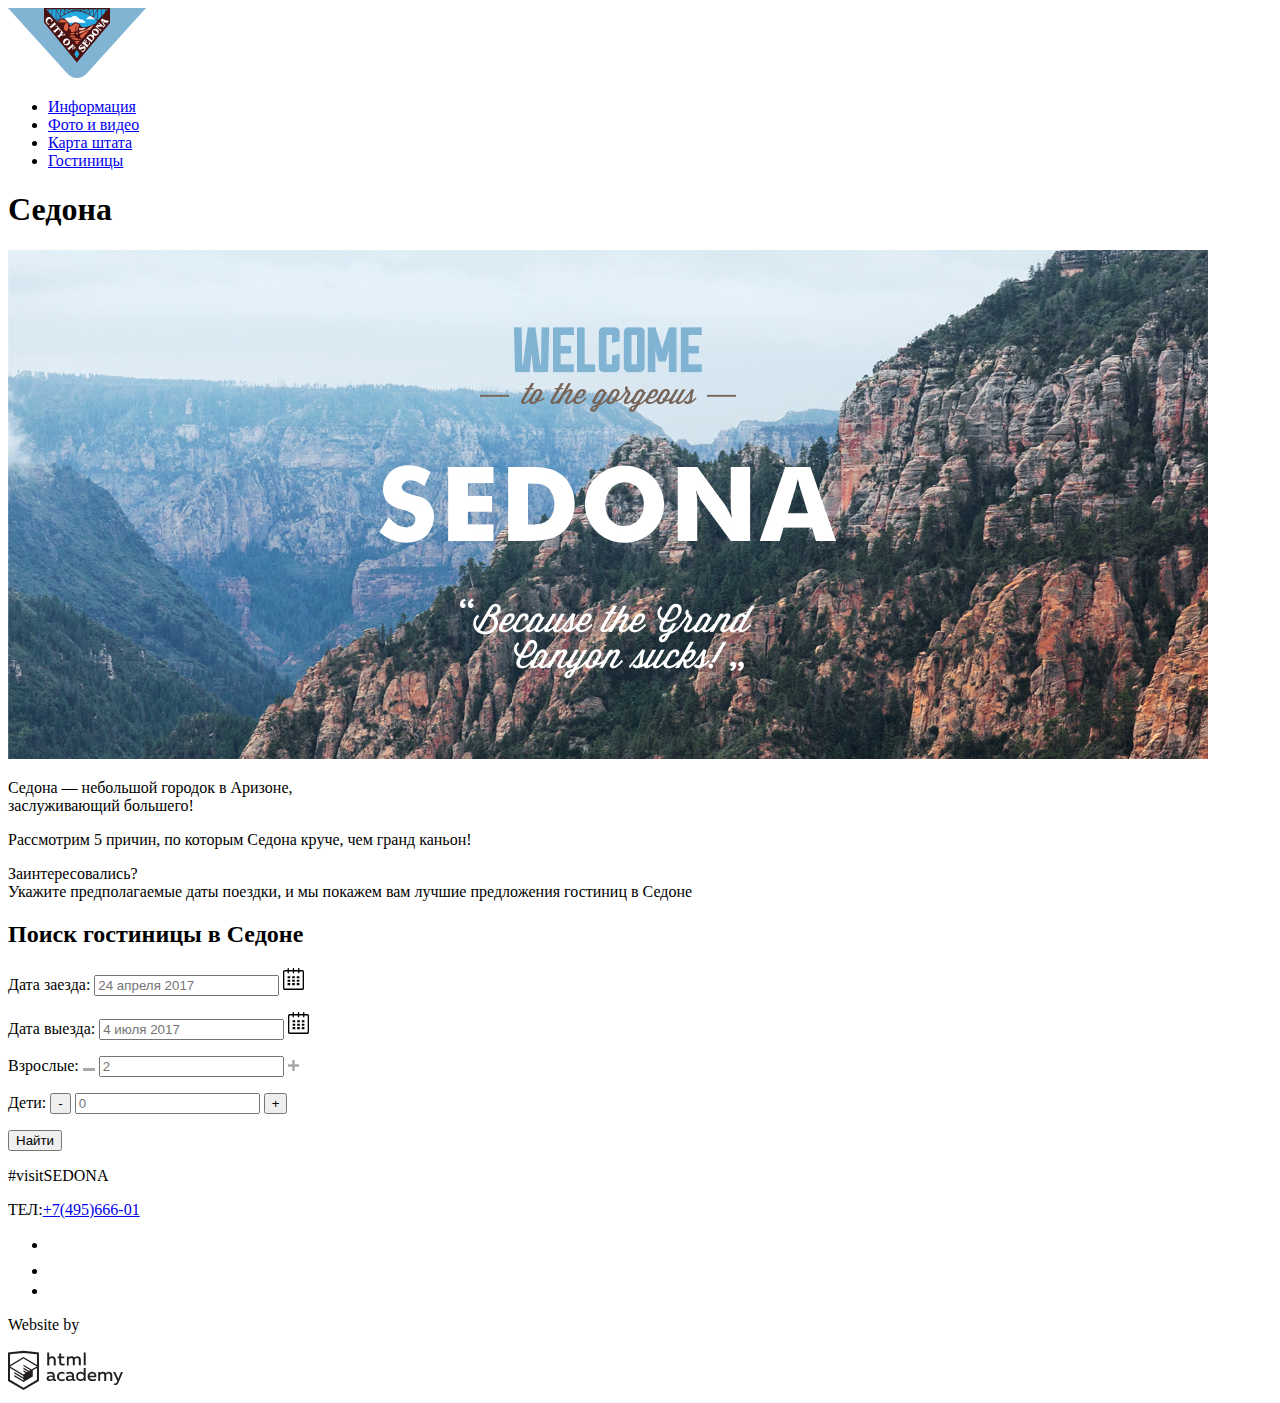
==== index.html @ ae930151 "добавила форму" ====
<!DOCTYPE html>
<html lang="ru">
<head>
    <meta charset="utf-8">
    <title>Седона</title>
</head>
<body>
    <header>
        <nav>
            <a>
                <img src="img/index-logo.svg" alt="Логотип городка Седона">
            </a>
            <ul>
                <li><a href="info.html">Информация</a></li>
                <li><a href="photo-video.html">Фото и видео</a></li>
                <li><a href="map.html">Карта штата</a></li>
                <li><a href="catalog.html">Гостиницы</a></li>
            </ul>
        </nav>
    </header>

    <main>
        <h1 class="visually-hidden">Седона</h1>
        <img src="img/sedona-main.jpg" width=1200 height=509 alt="Добро пожаловать в Седона!Красивый вид на скалистый каньон">
        <p>Седона — небольшой городок в Аризоне,<br> заслуживающий большего!</p>
        <p>Рассмотрим 5 причин, по которым Седона круче, чем гранд каньон!</p>
        <p>Заинтересовались?<br>Укажите предполагаемые даты поездки, и мы покажем вам лучшие предложения гостиниц в Седоне</p>
        <section>
            <h2>Поиск гостиницы в Седоне</h2>
            <form action="https://echo.htmlacademy.ru" method="post">
                <p>
                    <label for="date-check-in">Дата заезда:</label>
                    <input id="date-check-in" type="text" name="date" placeholder="24 апреля 2017">
                    <img src="img/calendar.svg" width=21 height=22.04 alt="Выбор даты">
                </p>
                <p>
                    <label for="date-check-out">Дата выезда:</label>
                    <input id="date-check-out" type="text" name="date" placeholder="4 июля 2017">
                    <img src="img/calendar.svg" width=21 height=22.04 alt="Выбор даты">
                </p>
                <p>
                    <label for="adults">Взрослые:</label>
                    <img src="img/minus.svg" width=12 height=3>
                    <input id="adults" type="text" name="date" placeholder="2">
                    <img src="img/plus.svg" width=11 height=11>
                </p>
                <p>
                    <label for="children">Дети:</label>
                    <button type="button">-</button>
                    <input id="children" type="text" name="date" placeholder="0">
                    <button type="button">+</button>
                </p>
                <button type="submit">Найти</button>
            </form>
        </section>

        <footer>
            <div>
                <p>#visitSEDONA</p>
                <p>ТЕЛ:<a href="tel:749566601">+7(495)666-01</a></p>
            </div>
            <div>
                <ul>
                    <li><img src="img/twitter.svg" alt="Логотип Twitter"><a href="twitter.html"></a></li>
                    <li><img src="img/fb-icon.svg" alt="Логотип Facebook"><a href="facebook.html"></a></li>
                    <li><img src="img/youtube.svg" alt="Логотип Youtube"><a href="youtube.html"></a></li>
                </ul>
            </div>
            <div>
                <p>Website by</p>
                <a href="https://htmlacademy.ru/intensive/htmlcss"><img src="img/logo-htmlacademy.svg" width=115 height=41 alt="Логотип HTML-Академии"></a>
            </div>
        </footer>

    </main>
</body>
</html>
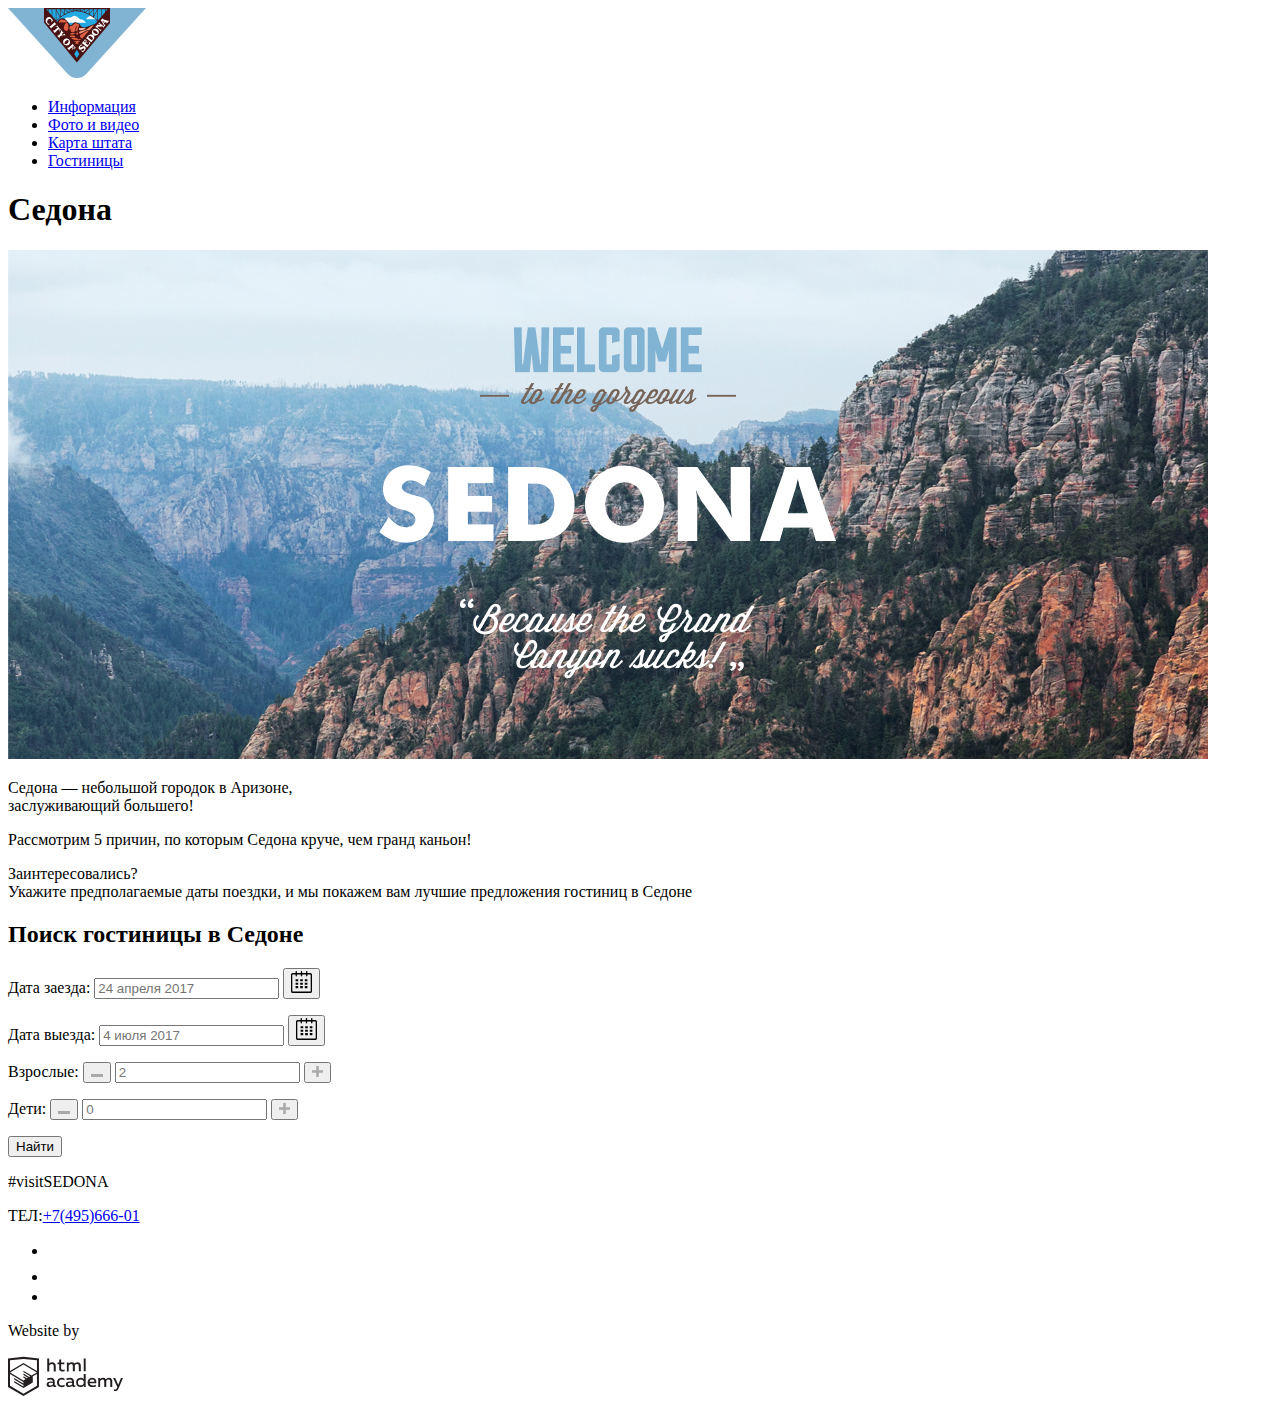
==== commit 60841c4a: "Исправила кнопки и ссылки на соц сети" ====
--- a/index.html
+++ b/index.html
@@ -31,24 +31,24 @@
                 <p>
                     <label for="date-check-in">Дата заезда:</label>
                     <input id="date-check-in" type="text" name="date" placeholder="24 апреля 2017">
-                    <img src="img/calendar.svg" width=21 height=22.04 alt="Выбор даты">
+                    <button type="button"><img src="img/calendar.svg" alt="Календарь"></button>
                 </p>
                 <p>
                     <label for="date-check-out">Дата выезда:</label>
                     <input id="date-check-out" type="text" name="date" placeholder="4 июля 2017">
-                    <img src="img/calendar.svg" width=21 height=22.04 alt="Выбор даты">
+                    <button type="button"><img src="img/calendar.svg" alt="Календарь"></button>
                 </p>
                 <p>
                     <label for="adults">Взрослые:</label>
-                    <img src="img/minus.svg" width=12 height=3>
+                    <button type="button"><img src="img/minus.svg" alt="Минус"></button>
                     <input id="adults" type="text" name="date" placeholder="2">
-                    <img src="img/plus.svg" width=11 height=11>
+                    <button type="button"><img src="img/plus.svg" alt="Плюс"></button>
                 </p>
                 <p>
                     <label for="children">Дети:</label>
-                    <button type="button">-</button>
+                    <button type="button"><img src="img/minus.svg" alt="Минус"></button>
                     <input id="children" type="text" name="date" placeholder="0">
-                    <button type="button">+</button>
+                    <button type="button"><img src="img/plus.svg" alt="Плюс"></button>
                 </p>
                 <button type="submit">Найти</button>
             </form>
@@ -61,9 +61,9 @@
             </div>
             <div>
                 <ul>
-                    <li><img src="img/twitter.svg" alt="Логотип Twitter"><a href="twitter.html"></a></li>
-                    <li><img src="img/fb-icon.svg" alt="Логотип Facebook"><a href="facebook.html"></a></li>
-                    <li><img src="img/youtube.svg" alt="Логотип Youtube"><a href="youtube.html"></a></li>
+                    <li><a href="twitter.html"><img src="img/twitter.svg" alt="Логотип Twitter"></a></li>
+                    <li><a href="facebook.html"><img src="img/fb-icon.svg" alt="Логотип Facebook"></a></li>
+                    <li><a href="youtube.html"><img src="img/youtube.svg" alt="Логотип Youtube"></a></li>
                 </ul>
             </div>
             <div>
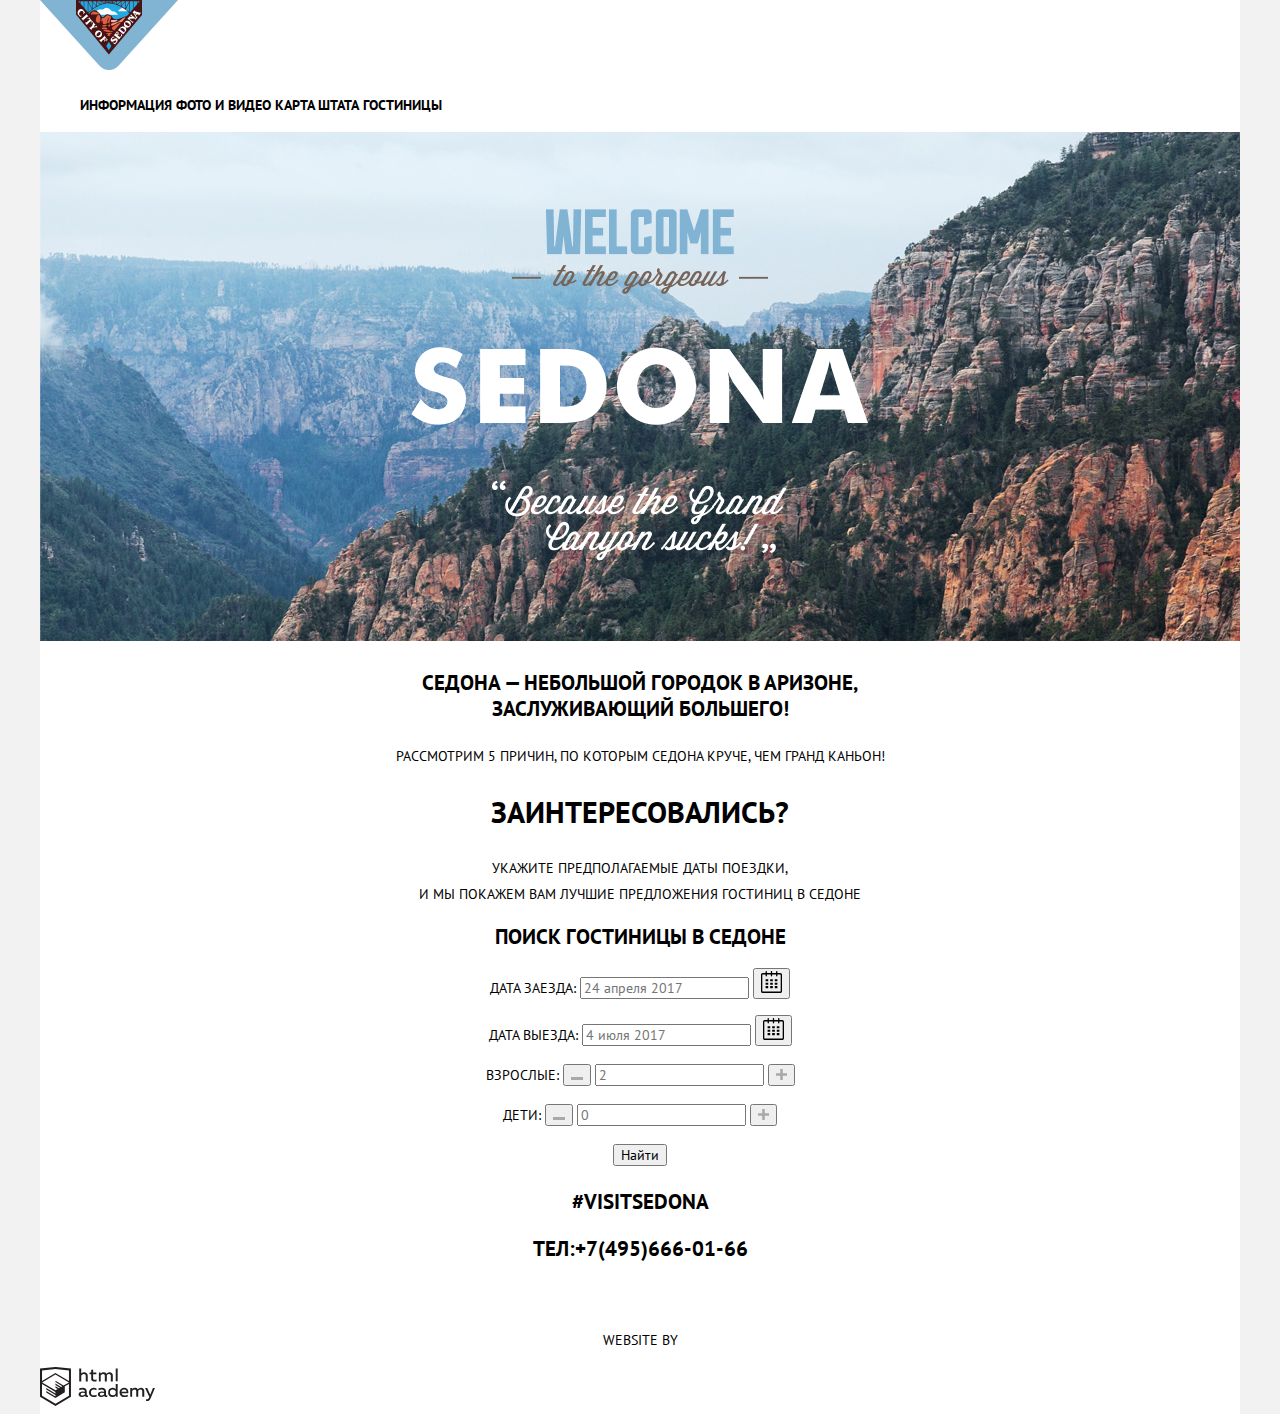
==== commit 07077b5c: "Начала писать стили" ====
--- a/index.html
+++ b/index.html
@@ -3,75 +3,82 @@
 <head>
     <meta charset="utf-8">
     <title>Седона</title>
+    <link rel="stylesheet" href="css/normalize.css">
+    <link href="https://fonts.googleapis.com/css2?family=PT+Sans&display=swap" rel="stylesheet">
+    <link rel="stylesheet" href="css/style.css">
 </head>
+
 <body>
-    <header>
-        <nav>
-            <a>
-                <img src="img/index-logo.svg" alt="Логотип городка Седона">
-            </a>
-            <ul>
-                <li><a href="info.html">Информация</a></li>
-                <li><a href="photo-video.html">Фото и видео</a></li>
-                <li><a href="map.html">Карта штата</a></li>
-                <li><a href="catalog.html">Гостиницы</a></li>
-            </ul>
-        </nav>
-    </header>
+    <div class="main-container">
+        <header>
+            <nav class="main-navigation">
+                <a>
+                    <img src="img/index-logo.svg" alt="Логотип городка Седона">
+                </a>
+                <ul class="site-navigation">
+                    <li><a href="info.html">Информация</a></li>
+                    <li><a href="photo-video.html">Фото и видео</a></li>
+                    <li><a href="map.html">Карта штата</a></li>
+                    <li><a href="catalog.html">Гостиницы</a></li>
+                </ul>
+            </nav>
+        </header>
 
-    <main>
-        <h1 class="visually-hidden">Седона</h1>
-        <img src="img/sedona-main.jpg" width=1200 height=509 alt="Добро пожаловать в Седона!Красивый вид на скалистый каньон">
-        <p>Седона — небольшой городок в Аризоне,<br> заслуживающий большего!</p>
-        <p>Рассмотрим 5 причин, по которым Седона круче, чем гранд каньон!</p>
-        <p>Заинтересовались?<br>Укажите предполагаемые даты поездки, и мы покажем вам лучшие предложения гостиниц в Седоне</p>
-        <section>
-            <h2>Поиск гостиницы в Седоне</h2>
-            <form action="https://echo.htmlacademy.ru" method="post">
-                <p>
-                    <label for="date-check-in">Дата заезда:</label>
-                    <input id="date-check-in" type="text" name="date" placeholder="24 апреля 2017">
-                    <button type="button"><img src="img/calendar.svg" alt="Календарь"></button>
-                </p>
-                <p>
-                    <label for="date-check-out">Дата выезда:</label>
-                    <input id="date-check-out" type="text" name="date" placeholder="4 июля 2017">
-                    <button type="button"><img src="img/calendar.svg" alt="Календарь"></button>
-                </p>
-                <p>
-                    <label for="adults">Взрослые:</label>
-                    <button type="button"><img src="img/minus.svg" alt="Минус"></button>
-                    <input id="adults" type="text" name="date" placeholder="2">
-                    <button type="button"><img src="img/plus.svg" alt="Плюс"></button>
-                </p>
-                <p>
-                    <label for="children">Дети:</label>
-                    <button type="button"><img src="img/minus.svg" alt="Минус"></button>
-                    <input id="children" type="text" name="date" placeholder="0">
-                    <button type="button"><img src="img/plus.svg" alt="Плюс"></button>
-                </p>
-                <button type="submit">Найти</button>
-            </form>
-        </section>
+        <main>
+            <h1 class="visually-hidden">Седона</h1>
+            <img src="img/sedona-main.jpg" width=1200 height=509 alt="Добро пожаловать в Седона!Красивый вид на скалистый каньон">
+            <p class="sedona-main-bold">Седона — небольшой городок в Аризоне,<br> заслуживающий большего!</p>
+            <p>Рассмотрим 5 причин, по которым Седона круче, чем гранд каньон!</p>
+            <p class="sedona-main-interest">Заинтересовались?</p>
+            <p>Укажите предполагаемые даты поездки,<br> и мы покажем вам лучшие предложения гостиниц в Седоне</p>
+            <section class="form-search">
+                <h2>Поиск гостиницы в Седоне</h2>
+                <form action="https://echo.htmlacademy.ru" method="post">
+                    <p>
+                        <label for="date-check-in">Дата заезда:</label>
+                        <input id="date-check-in" type="text" name="date" placeholder="24 апреля 2017">
+                        <button type="button"><img src="img/calendar.svg" alt="Календарь"></button>
+                    </p>
+                    <p>
+                        <label for="date-check-out">Дата выезда:</label>
+                        <input id="date-check-out" type="text" name="date" placeholder="4 июля 2017">
+                        <button type="button"><img src="img/calendar.svg" alt="Календарь"></button>
+                    </p>
+                    <p>
+                        <label for="adults">Взрослые:</label>
+                        <button type="button"><img src="img/minus.svg" alt="Минус"></button>
+                        <input id="adults" type="text" name="date" placeholder="2">
+                        <button type="button"><img src="img/plus.svg" alt="Плюс"></button>
+                    </p>
+                    <p>
+                        <label for="children">Дети:</label>
+                        <button type="button"><img src="img/minus.svg" alt="Минус"></button>
+                        <input id="children" type="text" name="date" placeholder="0">
+                        <button type="button"><img src="img/plus.svg" alt="Плюс"></button>
+                    </p>
+                    <button type="submit">Найти</button>
+                </form>
+            </section>
 
-        <footer>
-            <div>
-                <p>#visitSEDONA</p>
-                <p>ТЕЛ:<a href="tel:749566601">+7(495)666-01</a></p>
-            </div>
-            <div>
-                <ul>
-                    <li><a href="twitter.html"><img src="img/twitter.svg" alt="Логотип Twitter"></a></li>
-                    <li><a href="facebook.html"><img src="img/fb-icon.svg" alt="Логотип Facebook"></a></li>
-                    <li><a href="youtube.html"><img src="img/youtube.svg" alt="Логотип Youtube"></a></li>
-                </ul>
-            </div>
-            <div>
-                <p>Website by</p>
-                <a href="https://htmlacademy.ru/intensive/htmlcss"><img src="img/logo-htmlacademy.svg" width=115 height=41 alt="Логотип HTML-Академии"></a>
-            </div>
-        </footer>
+            <footer class="page-footer">
+                <div class="footer">
+                    <p>#visitSEDONA</p>
+                    <p>ТЕЛ:<a href="tel:74956660166">+7(495)666-01-66</a></p>
+                </div>
+                <div>
+                    <ul>
+                        <li><a href="twitter.html"><img src="img/twitter.svg" alt="Логотип Twitter"></a></li>
+                        <li><a href="facebook.html"><img src="img/fb-icon.svg" alt="Логотип Facebook"></a></li>
+                        <li><a href="youtube.html"><img src="img/youtube.svg" alt="Логотип Youtube"></a></li>
+                    </ul>
+                </div>
+                <div>
+                    <p>Website by</p>
+                    <a href="https://htmlacademy.ru/intensive/htmlcss"><img src="img/logo-htmlacademy.svg" width=115 height=41 alt="Логотип HTML-Академии"></a>
+                </div>
+            </footer>
 
-    </main>
+        </main>
+    </div>
 </body>
 </html>
--- a/css/style.css
+++ b/css/style.css
@@ -0,0 +1,172 @@
+:root {
+	--basic-black: #000000;
+	--basic-default-blue: #81B3D2;
+	--basic-hover-blue:#669EC0;
+	--basic-push-blue: #5496BD;
+	--basic-default-brown: #766357;
+	--basic-hover-brown: #604E43;
+	--basic-push-brown: #503E33;
+	--basic-default-grey: #f2f2f2;
+	--basic-hover-grey: #EBEBEB;
+	--basic-background-grey: #EEEEEE;
+	--basic-white: #ffffff;
+	--basic-map-white: rgba(255, 255, 255, 0.9);
+	--basic-raiting-grey: #666666;
+}
+
+/*Global*/
+
+body {
+	margin: 0;
+	padding: 0;
+	font-family: "PT Sans", sans-serif;
+	font-size: 14px;
+	line-height: 26px;
+	color: var(--basic-black);
+	text-transform: uppercase;
+	background-color: var(--basic-default-grey);
+}
+
+.main-container {
+	width: 1200px;
+	margin: 0 auto;
+	background-color: var(--basic-white);
+}
+
+a {
+	text-decoration: none;
+}
+
+img {
+	max-width: 100%;
+	height: auto;
+}
+
+/* Main navigation */
+
+.main-navigation {
+	font-weight: bold;
+}
+
+.site-navigation {
+	list-style: none;
+}
+
+.site-navigation-current a:not([href]) {
+	color: var(--basic-default-brown);
+}
+
+.site-navigation a:link {
+	color: var(--basic-black);
+}
+
+.site-navigation a:hover,
+.site-navigation a:focus {
+	color: var(--basic-default-blue);
+}
+
+.site-navigation a:active {
+	opacity: 0.3;
+}
+
+ul li {
+	display: inline-block;
+}
+
+/*Main index*/
+
+main p {
+	text-align: center;
+}
+
+.sedona-main-bold {
+	font-size: 21px;
+	font-weight: bold;
+}
+
+.sedona-main-interest {
+	font-size: 30px;
+	font-weight: bold;
+}
+
+.visually-hidden {
+	display: none;
+}
+
+/*Search form*/
+
+.form-search {
+	text-align: center;
+}
+
+section h2 {
+	text-align: center;
+	font-size: 21px;
+}
+
+/*Main catalog*/
+
+.hotel {
+
+}
+
+.hotel-image-container {
+
+}
+
+.hotel-image {
+
+}
+
+.hotel-container-left {
+
+}
+
+.hotel-name {
+	font-size: 21px;
+}
+
+.hotel-info-text,
+.hotel-link-text,
+.hotel-raiting-text {
+	line-height: 21px;
+}
+
+.hotel-link-text {
+	color: var(--basic-white);
+	font-weight: bold;
+	background-color: var(--basic-default-blue);
+}
+
+.hotel-link-text-brown {
+	background-color: var(--basic-default-brown);
+}
+
+.hotel-raiting-container {
+
+}
+
+.hotel-raiting-image {
+
+}
+
+.hotel-image-stars {
+
+}
+
+.hotel-raiting-text {
+	color: var(--basic-raiting-grey);
+}
+
+/*Main footer*/
+
+.footer {
+	font-weight: bold;
+	font-size: 21px;
+	text-align: center;
+}
+
+.page-footer p a {
+	color: var(--basic-black);
+}
+
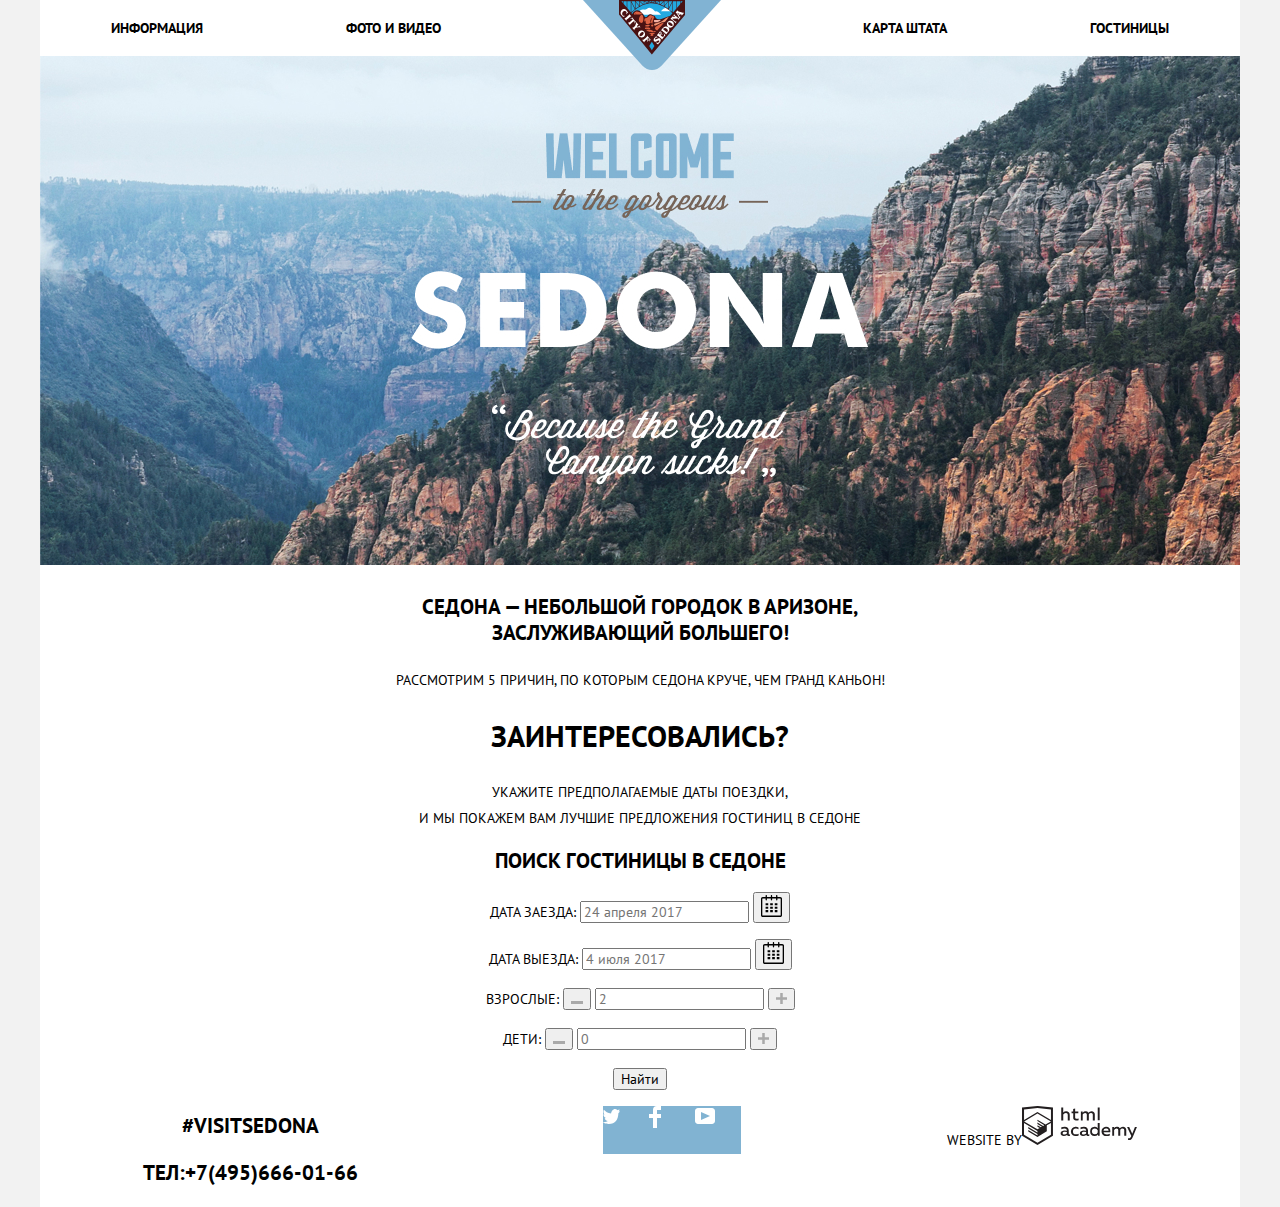
==== commit 12bfbe21: "флексы для хэдера и футера" ====
--- a/index.html
+++ b/index.html
@@ -1,25 +1,27 @@
 <!DOCTYPE html>
-<html lang="ru">
+<html class="page" lang="ru">
 <head>
     <meta charset="utf-8">
     <title>Седона</title>
+    <link href="https://fonts.googleapis.com/css2?family=PT+Sans&display=swap" rel="stylesheet">
     <link rel="stylesheet" href="css/normalize.css">
-    <link href="https://fonts.googleapis.com/css2?family=PT+Sans&display=swap" rel="stylesheet">
     <link rel="stylesheet" href="css/style.css">
 </head>
 
-<body>
+<body class="page-body">
     <div class="main-container">
-        <header>
+        <header class="main-header">
             <nav class="main-navigation">
-                <a>
-                    <img src="img/index-logo.svg" alt="Логотип городка Седона">
-                </a>
                 <ul class="site-navigation">
-                    <li><a href="info.html">Информация</a></li>
-                    <li><a href="photo-video.html">Фото и видео</a></li>
-                    <li><a href="map.html">Карта штата</a></li>
-                    <li><a href="catalog.html">Гостиницы</a></li>
+                    <li><a class="site-navigation-item" href="info.html">Информация</a></li>
+                    <li><a class="site-navigation-item" href="photo-video.html">Фото и видео</a></li>
+                    <li>
+                        <a>
+                            <img class="site-navigation-logo" src="img/index-logo.svg" alt="Логотип городка Седона">
+                        </a>
+                    </li>
+                    <li><a class="site-navigation-item" href="map.html">Карта штата</a></li>
+                    <li><a class="site-navigation-item" href="catalog.html">Гостиницы</a></li>
                 </ul>
             </nav>
         </header>
@@ -65,20 +67,19 @@
                     <p>#visitSEDONA</p>
                     <p>ТЕЛ:<a href="tel:74956660166">+7(495)666-01-66</a></p>
                 </div>
-                <div>
-                    <ul>
+                <div class="container-social-media">
+                    <ul class="list-social-media">
                         <li><a href="twitter.html"><img src="img/twitter.svg" alt="Логотип Twitter"></a></li>
                         <li><a href="facebook.html"><img src="img/fb-icon.svg" alt="Логотип Facebook"></a></li>
                         <li><a href="youtube.html"><img src="img/youtube.svg" alt="Логотип Youtube"></a></li>
                     </ul>
                 </div>
                 <div>
-                    <p>Website by</p>
-                    <a href="https://htmlacademy.ru/intensive/htmlcss"><img src="img/logo-htmlacademy.svg" width=115 height=41 alt="Логотип HTML-Академии"></a>
+                    <p><span>Website by</span><a href="https://htmlacademy.ru/intensive/htmlcss"><img src="img/logo-htmlacademy.svg" width=115 height=41 alt="Логотип HTML-Академии"></a></p>
                 </div>
             </footer>
 
         </main>
     </div>
 </body>
-</html>
+</html>--- a/css/style.css
+++ b/css/style.css
@@ -14,6 +14,17 @@
 	--basic-raiting-grey: #666666;
 }
 
+.page {
+	height: 100%;
+}
+
+.page-body {
+  min-height: 100%;
+  display: grid;
+  grid-template-rows: min-content 1fr min-content;
+  align-content: start;
+}
+
 /*Global*/
 
 body {
@@ -50,27 +61,37 @@
 
 .site-navigation {
 	list-style: none;
+	display: flex;
+	justify-content: space-around;
+	width: 100%;
+	margin: 0;
+	padding: 0;
 }
 
 .site-navigation-current a:not([href]) {
 	color: var(--basic-default-brown);
 }
 
-.site-navigation a:link {
+.site-navigation-item {
 	color: var(--basic-black);
-}
-
-.site-navigation a:hover,
-.site-navigation a:focus {
+	line-height: 56px;
+}
+
+.site-navigation-logo {
+	margin-bottom: -14px;
+	height: 70px;
+	display: block;
+	position: relative;
+	z-index: 2;
+}
+
+.site-navigation-item:hover,
+.site-navigation-item:focus {
 	color: var(--basic-default-blue);
 }
 
-.site-navigation a:active {
+.site-navigation-item:active {
 	opacity: 0.3;
-}
-
-ul li {
-	display: inline-block;
 }
 
 /*Main index*/
@@ -166,7 +187,45 @@
 	text-align: center;
 }
 
+.page-footer {
+	display: flex;
+	flex-direction: row;
+	justify-content: space-around;
+	width: 100%;
+	margin: 0;
+	padding: 0;
+}
+
+.list-social-media {
+	list-style: none;
+	display: flex;
+	justify-content: space-between;
+}
+
+.container-social-media {
+	display: flex;
+	justify-content: space-between;
+	margin: 0;
+	padding: 0;
+}
+
+.container-social-media ul a {
+	background-color: var(--basic-default-blue);
+	width: 46px;
+	height: 48px;
+	display: block;
+}
+
 .page-footer p a {
 	color: var(--basic-black);
 }
 
+/*Catalog*/
+
+.page-main-catalog {
+	display: flex;
+	flex-direction: column;
+	margin: 0;
+	padding: 0;
+}
+
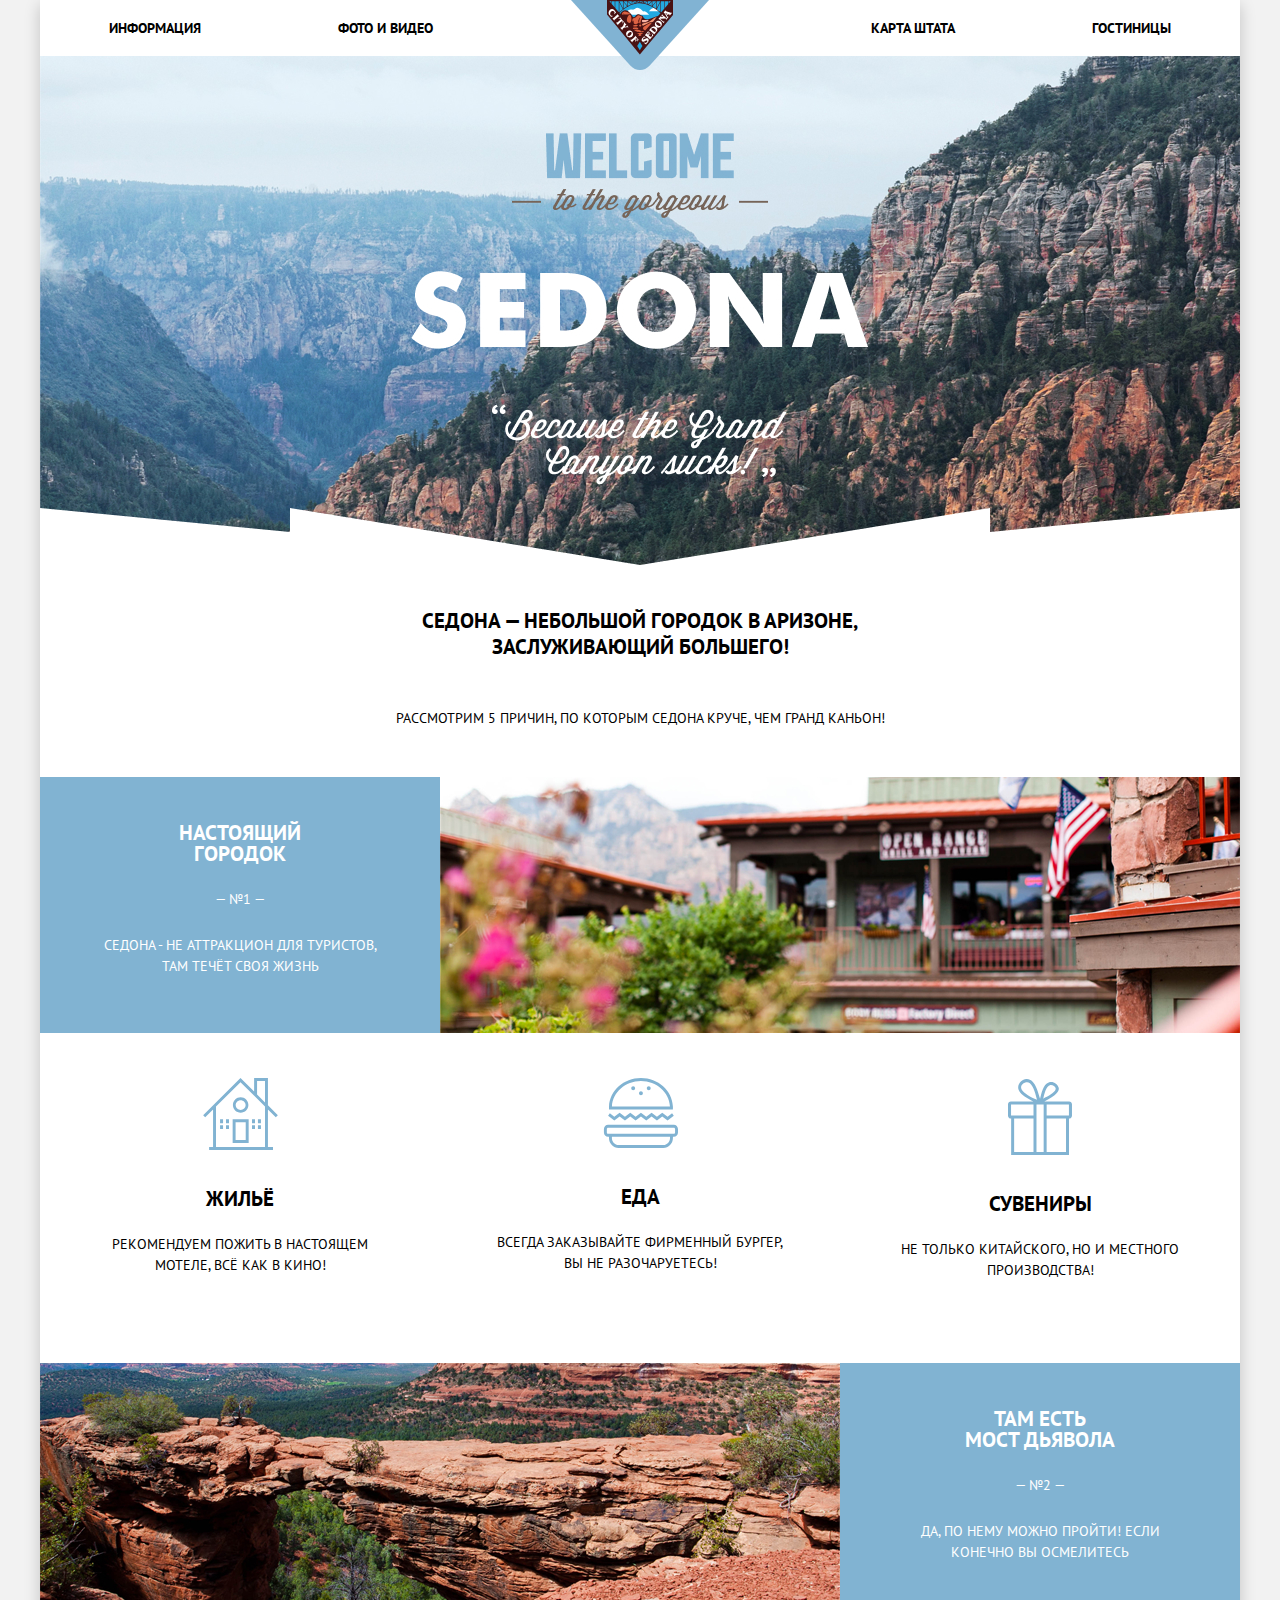
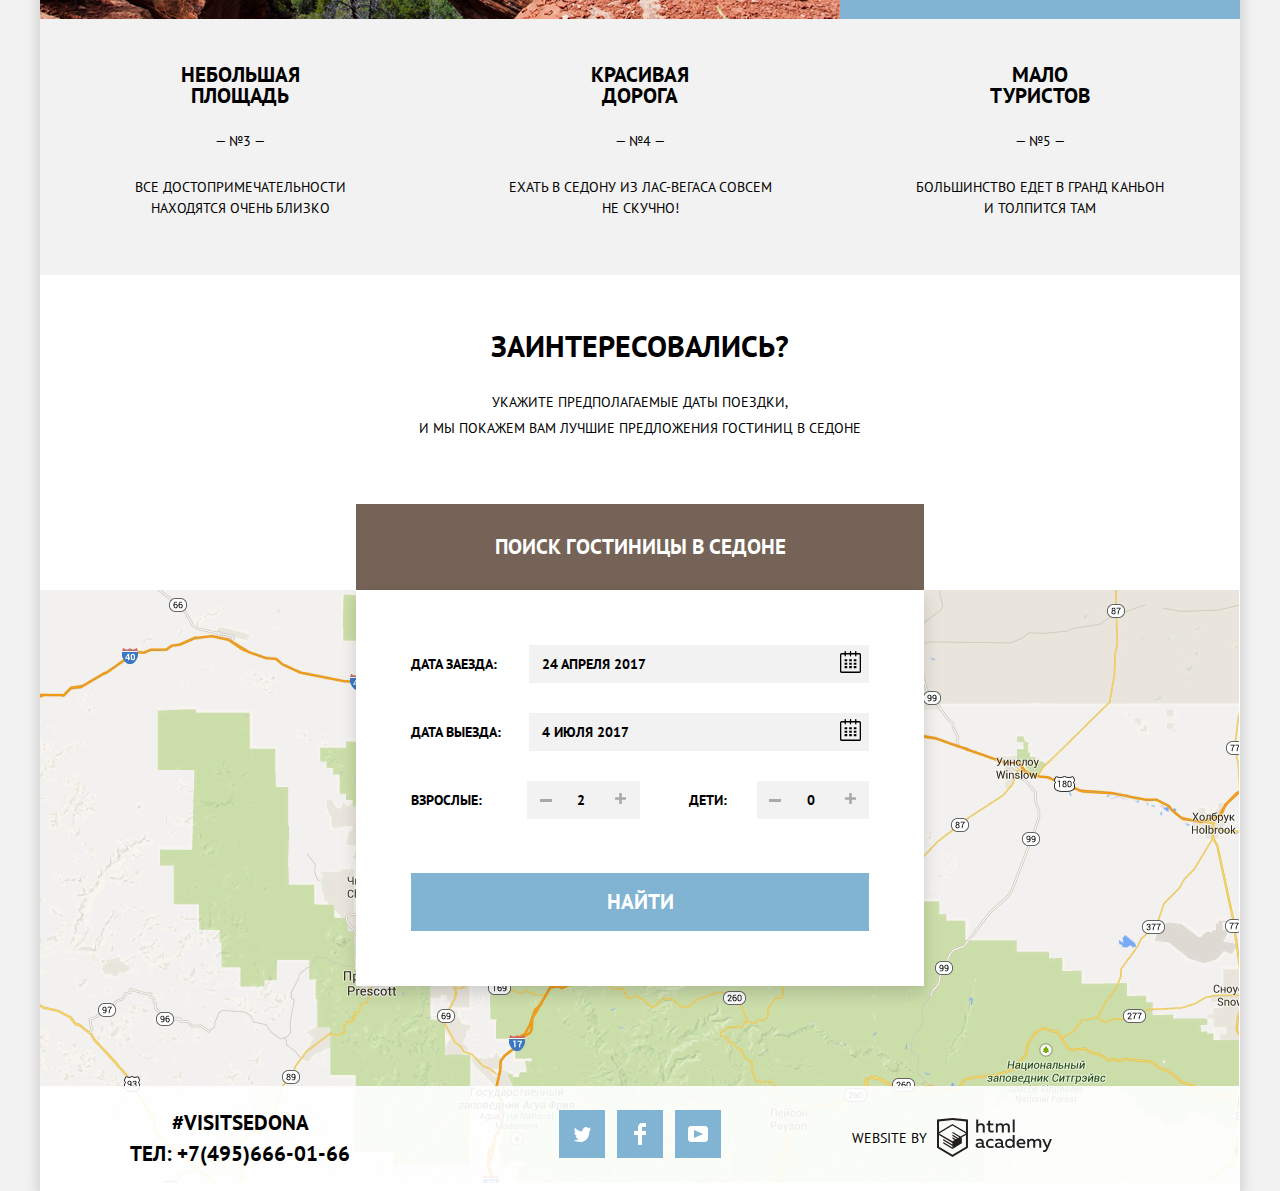
==== commit 24beff1c: "Проверка" ====
--- a/index.html
+++ b/index.html
@@ -12,14 +12,12 @@
     <div class="main-container">
         <header class="main-header">
             <nav class="main-navigation">
+                <a>
+                    <img class="site-navigation-logo" src="img/index-logo.svg" alt="Логотип городка Седона">
+                </a>
                 <ul class="site-navigation">
                     <li><a class="site-navigation-item" href="info.html">Информация</a></li>
                     <li><a class="site-navigation-item" href="photo-video.html">Фото и видео</a></li>
-                    <li>
-                        <a>
-                            <img class="site-navigation-logo" src="img/index-logo.svg" alt="Логотип городка Седона">
-                        </a>
-                    </li>
                     <li><a class="site-navigation-item" href="map.html">Карта штата</a></li>
                     <li><a class="site-navigation-item" href="catalog.html">Гостиницы</a></li>
                 </ul>
@@ -28,57 +26,127 @@
 
         <main>
             <h1 class="visually-hidden">Седона</h1>
-            <img src="img/sedona-main.jpg" width=1200 height=509 alt="Добро пожаловать в Седона!Красивый вид на скалистый каньон">
-            <p class="sedona-main-bold">Седона — небольшой городок в Аризоне,<br> заслуживающий большего!</p>
-            <p>Рассмотрим 5 причин, по которым Седона круче, чем гранд каньон!</p>
-            <p class="sedona-main-interest">Заинтересовались?</p>
-            <p>Укажите предполагаемые даты поездки,<br> и мы покажем вам лучшие предложения гостиниц в Седоне</p>
-            <section class="form-search">
-                <h2>Поиск гостиницы в Седоне</h2>
-                <form action="https://echo.htmlacademy.ru" method="post">
-                    <p>
-                        <label for="date-check-in">Дата заезда:</label>
-                        <input id="date-check-in" type="text" name="date" placeholder="24 апреля 2017">
-                        <button type="button"><img src="img/calendar.svg" alt="Календарь"></button>
-                    </p>
-                    <p>
-                        <label for="date-check-out">Дата выезда:</label>
-                        <input id="date-check-out" type="text" name="date" placeholder="4 июля 2017">
-                        <button type="button"><img src="img/calendar.svg" alt="Календарь"></button>
-                    </p>
-                    <p>
-                        <label for="adults">Взрослые:</label>
-                        <button type="button"><img src="img/minus.svg" alt="Минус"></button>
-                        <input id="adults" type="text" name="date" placeholder="2">
-                        <button type="button"><img src="img/plus.svg" alt="Плюс"></button>
-                    </p>
-                    <p>
-                        <label for="children">Дети:</label>
-                        <button type="button"><img src="img/minus.svg" alt="Минус"></button>
-                        <input id="children" type="text" name="date" placeholder="0">
-                        <button type="button"><img src="img/plus.svg" alt="Плюс"></button>
-                    </p>
-                    <button type="submit">Найти</button>
-                </form>
+            <div class="main-page-image">
+                <img src="img/sedona-main.jpg" width=1200 height=509 alt="Добро пожаловать в Седона!Красивый вид на скалистый каньон" />
+            </div>
+            <div class="welcome-text">
+                <p class="sedona-main-bold">Седона — небольшой городок в Аризоне,<br /> заслуживающий большего!</p>
+                <p>Рассмотрим 5 причин, по которым Седона круче, чем гранд каньон!</p>
+            </div>
+            <section>
+                <h2 class="visually-hidden">Преимущества</h2>
+                <ul class="advantage-list">
+                    <li class="advantage-item">
+                        <div class="advanatage-item-content">
+                            <h3>Настоящий<br />городок</h3>
+                            <p>— №1 —</p>
+                            <p>Седона - не аттракцион для туристов, там течёт своя жизнь</p>
+                        </div>
+                        <div class="advantage-item-image">
+                            <img src="img/advantage-image-1.jpg" alt="Вид города с деревянным зданием">
+                        </div>
+                    </li>
+                    <li class="white-background-flex">
+                        <div class="advanatage-item-content white-background">
+                            <img src="img/accomodation.svg" alt="Дом">
+                            <h3>Жильё</h3>
+                            <p>Рекомендуем пожить в настоящем мотеле, всё как в кино!</p>
+                        </div>
+                        <div class="advanatage-item-content white-background">
+                            <img src="img/food.svg" alt="Бургер">
+                            <h3>Еда</h3>
+                            <p>Всегда заказывайте фирменный бургер, вы не разочаруетесь!</p>
+                        </div>
+                        <div class="advanatage-item-content white-background">
+                            <img src="img/souvenirs.svg" alt="Подарочная коробка">
+                            <h3>Сувениры</h3>
+                            <p>Не только китайского, но и местного производства!</p>
+                        </div>
+                    </li>
+                    <li class="advantage-item">
+                        <div class="advantage-item-image">
+                            <img src="img/advantage-image-2.jpg" alt="Вид на скалистый каньон">
+                        </div>
+                        <div class="advanatage-item-content">
+                            <h3>Там есть<br /> мост дьявола</h3>
+                            <p>— №2 —</p>
+                            <p>Да, по нему можно пройти! Если конечно вы осмелитесь</p>
+                        </div>
+                    </li>
+                    <li class="grey-background-flex">
+                        <div class="advanatage-item-content grey-background">
+                            <h3>Небольшая<br />площадь</h3>
+                            <p>— №3 —</p>
+                            <p>все достопримечательности<br /> находятся очень близко</p>
+                        </div>
+                        <div class="advanatage-item-content grey-background">
+                            <h3>Красивая<br /> дорога</h3>
+                            <p>— №4 —</p>
+                            <p>ехать в седону из лас-вегаса совсем<br /> не скучно!</p>
+                        </div>
+                        <div class="advanatage-item-content grey-background">
+                            <h3>Мало<br /> туристов</h3>
+                            <p>— №5 —</p>
+                            <p>большинство едет в гранд каньон<br /> и толпится там</p>
+                        </div>
+                    </li>
+                </ul>
             </section>
 
+            <div class="before-search-form-text"><h2 class="sedona-main-interest">Заинтересовались?</h2>
+                <p>Укажите предполагаемые даты поездки,<br /> и мы покажем вам лучшие предложения гостиниц в Седоне</p>
+            </div>
+            <section class="map-and-search-form">
+                <h2 class="visually-hidden">Карта</h2>
+                <img src="img/map.png" width=1199 height=594 alt="карта города">
+                <section class="form-search">
+                    <div class="form-search-heading">
+                        <h2>Поиск гостиницы в Седоне</h2>
+                    </div>
+                    <div class="form-search-body">
+                        <form action="https://echo.htmlacademy.ru" method="post">
+                            <div class="table-row">
+                                <label for="date-check-in">Дата заезда:</label>
+                                <input id="date-check-in" type="text" name="date" value="24 апреля 2017">
+                                <button class="form-button form-button-calendar" type="button"><img src="img/calendar.svg" alt="Календарь"></button>
+                            </div>
+                            <div class="table-row">
+                                <label for="date-check-out">Дата выезда:</label>
+                                <input id="date-check-out" type="text" name="date" value="4 июля 2017">
+                                <button class="form-button form-button-calendar" type="button"><img src="img/calendar.svg" alt="Календарь"></button>
+                            </div>
+                            <div class="table-row">
+                                <label for="adults">Взрослые:</label>
+                                <button class="form-button form-button-minus" type="button"><img src="img/minus.svg" alt="Минус"></button>
+                                <input class="form-number-adults" id="adults" type="text" name="date" value="2">
+                                <button class="form-button form-button-plus" type="button"><img src="img/plus.svg" alt="Плюс"></button>
+                                <label class="children-align-right" for="children">Дети:</label>
+                                <button class="form-button form-button-minus" type="button"><img src="img/minus.svg" alt="Минус"></button>
+                                <input class="form-number-children" id="children" type="text" name="date" value="0">
+                                <button class="form-button form-button-plus" type="button"><img src="img/plus.svg" alt="Плюс"></button>
+                            </div>
+                            <button class="search-button" type="submit">Найти</button>
+                        </form>
+                    </div>
+                </section>
+            </section>
             <footer class="page-footer">
-                <div class="footer">
-                    <p>#visitSEDONA</p>
-                    <p>ТЕЛ:<a href="tel:74956660166">+7(495)666-01-66</a></p>
+                <div class="footer-contacts width33prc">
+                    <p>#visitSEDONA
+                        <br />ТЕЛ: <a href="tel:74956660166">+7(495)666-01-66</a>
+                    </p>
                 </div>
-                <div class="container-social-media">
+                <div class="container-social-media width33prc">
                     <ul class="list-social-media">
-                        <li><a href="twitter.html"><img src="img/twitter.svg" alt="Логотип Twitter"></a></li>
+                        <li><a href="twitter.html"><img src="img/twitter-icon.svg" alt="Логотип Twitter"></a></li>
                         <li><a href="facebook.html"><img src="img/fb-icon.svg" alt="Логотип Facebook"></a></li>
-                        <li><a href="youtube.html"><img src="img/youtube.svg" alt="Логотип Youtube"></a></li>
+                        <li><a href="youtube.html"><img src="img/youtube-icon.svg" alt="Логотип Youtube"></a></li>
                     </ul>
                 </div>
-                <div>
-                    <p><span>Website by</span><a href="https://htmlacademy.ru/intensive/htmlcss"><img src="img/logo-htmlacademy.svg" width=115 height=41 alt="Логотип HTML-Академии"></a></p>
+                <div class="width33prc">
+                    <div class="footer-copyrights"><span>Website by</span><a href="https://htmlacademy.ru/intensive/htmlcss"><img src="img/logo-htmlacademy.svg" width=115 height=41 alt="Логотип HTML-Академии"></a></div>
                 </div>
             </footer>
-
         </main>
     </div>
 </body>
--- a/css/style.css
+++ b/css/style.css
@@ -12,6 +12,8 @@
 	--basic-white: #ffffff;
 	--basic-map-white: rgba(255, 255, 255, 0.9);
 	--basic-raiting-grey: #666666;
+	--basic-grey-line: #E5E5E5;
+	--basic-asc-triangle: #CACACA;
 }
 
 .page {
@@ -23,6 +25,7 @@
   display: grid;
   grid-template-rows: min-content 1fr min-content;
   align-content: start;
+  position: relative;
 }
 
 /*Global*/
@@ -42,6 +45,8 @@
 	width: 1200px;
 	margin: 0 auto;
 	background-color: var(--basic-white);
+	position: relative;
+	box-shadow: 0px 5px 15px rgba(0, 1, 1, 0.2);
 }
 
 a {
@@ -68,6 +73,17 @@
 	padding: 0;
 }
 
+.site-navigation li:nth-child(2) {
+	margin-right: 150px;
+}
+
+
+.site-navigation li:nth-child(3) {
+	margin-left: 150px;
+}
+
+
+
 .site-navigation-current a:not([href]) {
 	color: var(--basic-default-brown);
 }
@@ -78,10 +94,14 @@
 }
 
 .site-navigation-logo {
-	margin-bottom: -14px;
+	margin: 0 auto;
 	height: 70px;
 	display: block;
-	position: relative;
+	position: absolute;
+	left: 0;
+	right: 0;
+	top: 0;
+	width: 138px;
 	z-index: 2;
 }
 
@@ -114,43 +134,475 @@
 	display: none;
 }
 
+.main-page-image {
+	position: relative;
+}
+
+.main-page-image:after {
+	content: "";
+	position: absolute;
+	left: 0;
+	right: 0;
+	bottom: 0;
+	background: url(../img/main-page-image-border.png);
+	height: 57px;
+}
+
+.main-page-image img {
+	display: block;
+}
+
+.welcome-text {
+	padding: 42.5px 0 1px;
+}
+
+.welcome-text p {
+	margin: 0 0 45px;
+}
+
+.advantage-list {
+	list-style-type: none;
+	margin: 0;
+	padding: 0;
+}
+
+.advantage-item {
+	color: var(--basic-white);
+	display: flex;
+}
+
+.advanatage-item-content {
+	background-color: var(--basic-default-blue);
+	width: 400px;
+	height: 256px;
+	padding-top: 45px;
+	box-sizing: border-box;
+}
+
+.advanatage-item-content h3 {
+	text-align: center;
+	margin: 0 0 25px;
+	font-weight: bold;
+	font-size: 21px;
+	line-height: 21px;
+}
+
+.advanatage-item-content p {
+	margin: 0 50px 25px;
+	line-height: 21px;
+}
+
+.advanatage-item-image {
+	flex-grow: 2;
+}
+
+.advantage-item-image img {
+	display: block;
+}
+
+.advanatage-item-content.white-background {
+	height: 330px;
+	background: white;
+	text-align: center;
+}
+
+
+.advanatage-item-content.white-background > img {
+	margin-bottom: 30px;
+}
+
+.white-background-flex {
+	display: flex;
+}
+
+.grey-background-flex {
+	display: flex;
+}
+
+.advanatage-item-content.grey-background {
+	height: 256px;
+	background-color: var(--basic-default-grey);
+	text-align: center;
+}
+
+.before-search-form-text {
+	padding: 58px 0 1px;
+	text-align: center;
+	height: 256px;
+}
+
+.before-search-form-text p {
+	margin: 0 0 30px;
+}
+
+.before-search-form-text h2 {
+	margin: 0 0 30px;
+}
+
 /*Search form*/
 
+section h2 {
+	text-align: center;
+	font-size: 21px;
+}
+
+.map-and-search-form {
+	position: relative;
+}
+
 .form-search {
-	text-align: center;
-}
-
-section h2 {
-	text-align: center;
+	position: absolute;
+	margin: 0 auto;
+	width: 568px;
+	left: 0;
+	top: -86px;
+	right: 0;
+	background: white;
+	text-align: center;
+}
+
+.form-search-heading {
+	height: 86px;
+	background: var(--basic-default-brown);
+}
+
+.form-search-heading h2 {
+	margin: 0;
+	text-align: center;
+	color: var(--basic-white);
+	line-height: 86px;
+}
+
+.form-search-body {
+	box-shadow: 0px 7px 15px rgba(0, 1, 1, 0.15);
+	padding: 55px;
+}
+
+.search-button {
+	width: 458px;
+	height: 58px;
+	background-color: var(--basic-default-blue);
+	border: 0;
 	font-size: 21px;
-}
+	line-height: 26px;
+	color: var(--basic-white);
+	text-transform: uppercase;
+	font-weight: bold;
+	margin-top: 54px;
+	display: block;
+}
+
+.table-row {
+	display: flex;
+	margin-bottom: 30px;
+}
+
+.table-row label {
+	font-weight: bold;
+	font-size: 14px;
+	text-transform: uppercase;
+	line-height: 38px;
+	width: 120px;
+	text-align: left;
+}
+
+.table-row input {
+	font-weight: bold;
+	font-size: 14px;
+	text-transform: uppercase;
+	width: 309px;
+	height: 38px;
+	background: var(--basic-default-grey);
+	border: 0;
+	text-indent: 13px;
+	padding: 0;
+	box-sizing: border-box;
+}
+
+.form-button {
+	width: 38px;
+	height: 38px;
+	border: 0;
+	background: var(--basic-default-grey);
+}
+
+.form-button-minus img {
+	vertical-align: middle;
+}
+
+.table-row input.form-number-adults {
+	width: 38px;
+}
+
+.table-row input.form-number-children {
+	width: 38px;
+}
+
+.table-row label.children-align-right {
+	text-align: right;
+	box-sizing: border-box;
+	padding-right: 30px;
+}
+
 
 /*Main catalog*/
 
-.hotel {
-
-}
+.catalog-filter-container {
+	background: url(../img/background-catalog.jpg);
+	width: 1200px;
+	height: 217px;
+	display: flex;
+	justify-content;
+	font-size: 14px;
+	line-height: 21px;
+	color: var(--basic-white);
+	padding-top: 26.5px;
+	box-sizing: border-box;
+
+}
+
+.infrastructure-accomodation-container {
+	width: 25%;
+	padding-left: 72px;
+	box-sizing: border-box;
+}
+
+.cost-per-day-container {
+	margin-left: auto;
+	margin-right: 73px;
+
+}
+
+.infrastructure-accomodation-container label {
+	display: block;
+	line-height: 23px;
+	margin-bottom: 23px;
+}
+
+.infrastructure-accomodation-container input[type=checkbox] {
+	display: none;
+}
+
+.infrastructure-accomodation-container input[type=checkbox] + span {
+	position: relative;
+	display: inline-block;
+}
+
+.infrastructure-accomodation-container input[type=checkbox] + span:before {
+	content: "";
+	display: inline-block;
+	width: 27px;
+	height: 23px;
+	background: url(../img/checkbox-off.svg) no-repeat 0 0;
+	line-height: 23px;
+	vertical-align: top;
+	margin-right: 16px;
+
+}
+
+.infrastructure-accomodation-container input[type=checkbox]:checked + span:before {
+	background-image: url(../img/checkbox-on.svg);
+}
+
+.catalog-filter-container h3 {
+	font-weight: bold;
+	font-size: 16px;
+	line-height: 21px;
+	color: var(--basic-white);
+	margin-top: 0;
+}
+
+.filter-price {
+	margin-bottom: 20px;
+	display: flex;
+	width: 317px;
+	height: 36px;
+	border: 2px solid var(--basic-white);
+	box-sizing: border-box;
+	border-radius: 2px;
+	padding: 5px; 
+	text-align: center;
+}
+
+.filter-price label {
+	border-right: 2px solid var(--basic-white);
+	width: 50%;
+}
+
+.filter-price input {
+	border: 0;
+	color: var(--basic-white);
+	background: transparent;
+	width: 50px;
+	margin-right: -30px;
+}
+
+.filter-price label:last-child {
+	border-right: 0;
+}
+
+.filter-price-button {
+	width: 137px;
+	height: 36px;
+	border: 2px solid var(--basic-white);
+	box-sizing: border-box;
+	border-radius: 2px;
+	background: transparent;
+	font-size: 14px;
+	line-height: 21px;
+	text-transform: uppercase;
+	color: var(--basic-white);
+	display: block;
+	margin: 0 auto;
+}
+
+.price-range-runner {
+	width: 316px;
+	height: 2px;
+	background: rgba(255,255,255,0.3);
+	mix-blend-mode: normal;
+	position: relative;
+	margin-bottom: 33px;
+}
+
+.price-range-runner-chosen {
+	height: 2px;
+	left: 0;
+	top: 0;
+	background: var(--basic-white);
+	position: absolute;
+
+}
+
+.runner {
+	width: 19px;
+	height: 19.09px;
+	border-radius: 50%;
+	background-color: #ABABAB;
+	position: absolute;
+	box-shadow: inset 0 0 0 7.6px #fff;
+	left: 0;
+	top: -8px;
+}
+
+.runner + .runner {
+	left: auto;
+	right: 0;
+}
+
+.sorting-panel {
+	display: flex;
+	height: 86px;
+	line-height: 86px;
+	border-bottom: 1px solid #E5E5E5;
+}
+
+.sorting-panel-found {
+	font-weight: bold;
+	font-size: 21px;
+	line-height: 26px;
+	text-transform: uppercase;
+	margin-right: 46px;
+}
+
+.sorting-panel-title {
+	font-size: 12px;
+	line-height: 18px;
+	text-transform: uppercase;
+	margin-right: 40px;
+}
+
+.sorting-panel-option.chosen {
+	font-size: 12px;
+	line-height: 18px;
+	text-transform: uppercase;
+	color: var(--basic-default-blue);
+	opacity: 1;
+	border-bottom: none;
+}
+
+.sorting-panel-option {
+	font-size: 12px;
+	line-height: 18px;
+	height: 18px;
+	text-transform: uppercase;
+	color: var(--basic-black);
+	border-bottom: 1px dashed var(--basic-default-blue);
+	opacity: 0.3;
+	mix-blend-mode: normal;
+	margin-right: 32px;
+}
+
+.sorting-panel-option:hover {
+	opacity: 1;
+}
+
+.sorting-panel-left {
+	padding-left: 73px;
+	vertical-align: middle;
+	box-sizing: border-box;
+}
+
+.sorting-panel-right {
+	padding-right: 73px;
+	margin-left: auto;
+}
+
+.sorting-order {
+	margin-left: 10px;
+	border-style: solid;
+	display: inline-block;
+}
+
+.sorting-order.asc {
+	border-width: 0 5.5px 10px 5.5px;
+	border-color: transparent transparent var(--basic-asc-triangle) transparent;
+}
+
+.sorting-order.desc {
+	border-width: 10px 5.5px 0 5.5px;
+	border-color: var(--basic-asc-triangle) transparent transparent transparent;
+}
+
+.sorting-order.asc.active,
+.sorting-order.asc.active:hover {
+	border-color: transparent transparent var(--basic-default-blue) transparent;
+}
+
+.sorting-order.desc.active,
+.sorting-order.desc:hover {
+	border-color: var(--basic-default-blue) transparent transparent transparent;
+}
+
 
 .hotel-image-container {
-
-}
-
-.hotel-image {
-
-}
-
-.hotel-container-left {
-
+	margin-right: 30px;
+	width: 135px;
 }
 
 .hotel-name {
+	margin: 0 0 10px;
 	font-size: 21px;
+	line-height: 1
+}
+
+.hotel-info-text {
+	margin-bottom: 11.5px;
 }
 
 .hotel-info-text,
 .hotel-link-text,
 .hotel-raiting-text {
 	line-height: 21px;
+	display: block;
+}
+
+.hotel-link-text {
+	width: 110px;
+	height: 27px;
+	text-align: center;
+	line-height: 27px;
+
 }
 
 .hotel-link-text {
@@ -161,29 +613,40 @@
 
 .hotel-link-text-brown {
 	background-color: var(--basic-default-brown);
-}
-
-.hotel-raiting-container {
-
+	width: 142px;
+	height: 27px;
+	text-align: center;
 }
 
 .hotel-raiting-image {
-
-}
-
-.hotel-image-stars {
-
+	text-align: right;
+	margin-bottom: 38px;
 }
 
 .hotel-raiting-text {
+	background-color: var(--basic-default-grey);
+	width: 110px;
+	height: 27px;
+	text-align: center;
 	color: var(--basic-raiting-grey);
-}
+	line-height: 27px;
+}
+
+.hotel-info-container {
+	display: flex;
+}
+
+.hotel-info-left {
+	margin-right: 6px;
+}
+
 
 /*Main footer*/
 
-.footer {
+.footer-contacts {
 	font-weight: bold;
 	font-size: 21px;
+	line-height: 150%;
 	text-align: center;
 }
 
@@ -191,41 +654,76 @@
 	display: flex;
 	flex-direction: row;
 	justify-content: space-around;
+	align-items: center;
 	width: 100%;
 	margin: 0;
 	padding: 0;
+	position: absolute;
+	left: 0;
+	bottom: 0;
+	right: 0;
+	background: rgba(255, 255, 255, 0.9);
 }
 
 .list-social-media {
+	padding-left: 0;
 	list-style: none;
 	display: flex;
-	justify-content: space-between;
+	justify-content: center;
 }
 
 .container-social-media {
 	display: flex;
-	justify-content: space-between;
+	justify-content: center;
 	margin: 0;
 	padding: 0;
 }
 
 .container-social-media ul a {
-	background-color: var(--basic-default-blue);
-	width: 46px;
-	height: 48px;
 	display: block;
+	margin: 6px;
 }
 
 .page-footer p a {
 	color: var(--basic-black);
 }
 
+.width33prc {
+	width: 33%;
+}
+
+.footer-copyrights > * {
+	height: 40px;
+	vertical-align: top;
+	display: inline-block;
+	line-height: 40px;
+	margin-left: 10px;
+}
 /*Catalog*/
 
 .page-main-catalog {
+	display: flex;
+	flex-direction: column;
+	margin: 0;
+	padding: 0 0 104.4px;
+}
+
+.hotel-article {
+	height: 150px;
+	display: flex;
+	justify-content: flex-start;
+	padding: 31px 73px; 
+	border-bottom: 1px solid var(--basic-grey-line);
+	box-sizing: border-box;
+}
+
+.hotel-raiting-container {
+	margin-left: auto;
+}
+
+.hotel-container-left {
 	display: flex;
 	flex-direction: column;
 	margin: 0;
 	padding: 0;
 }
-
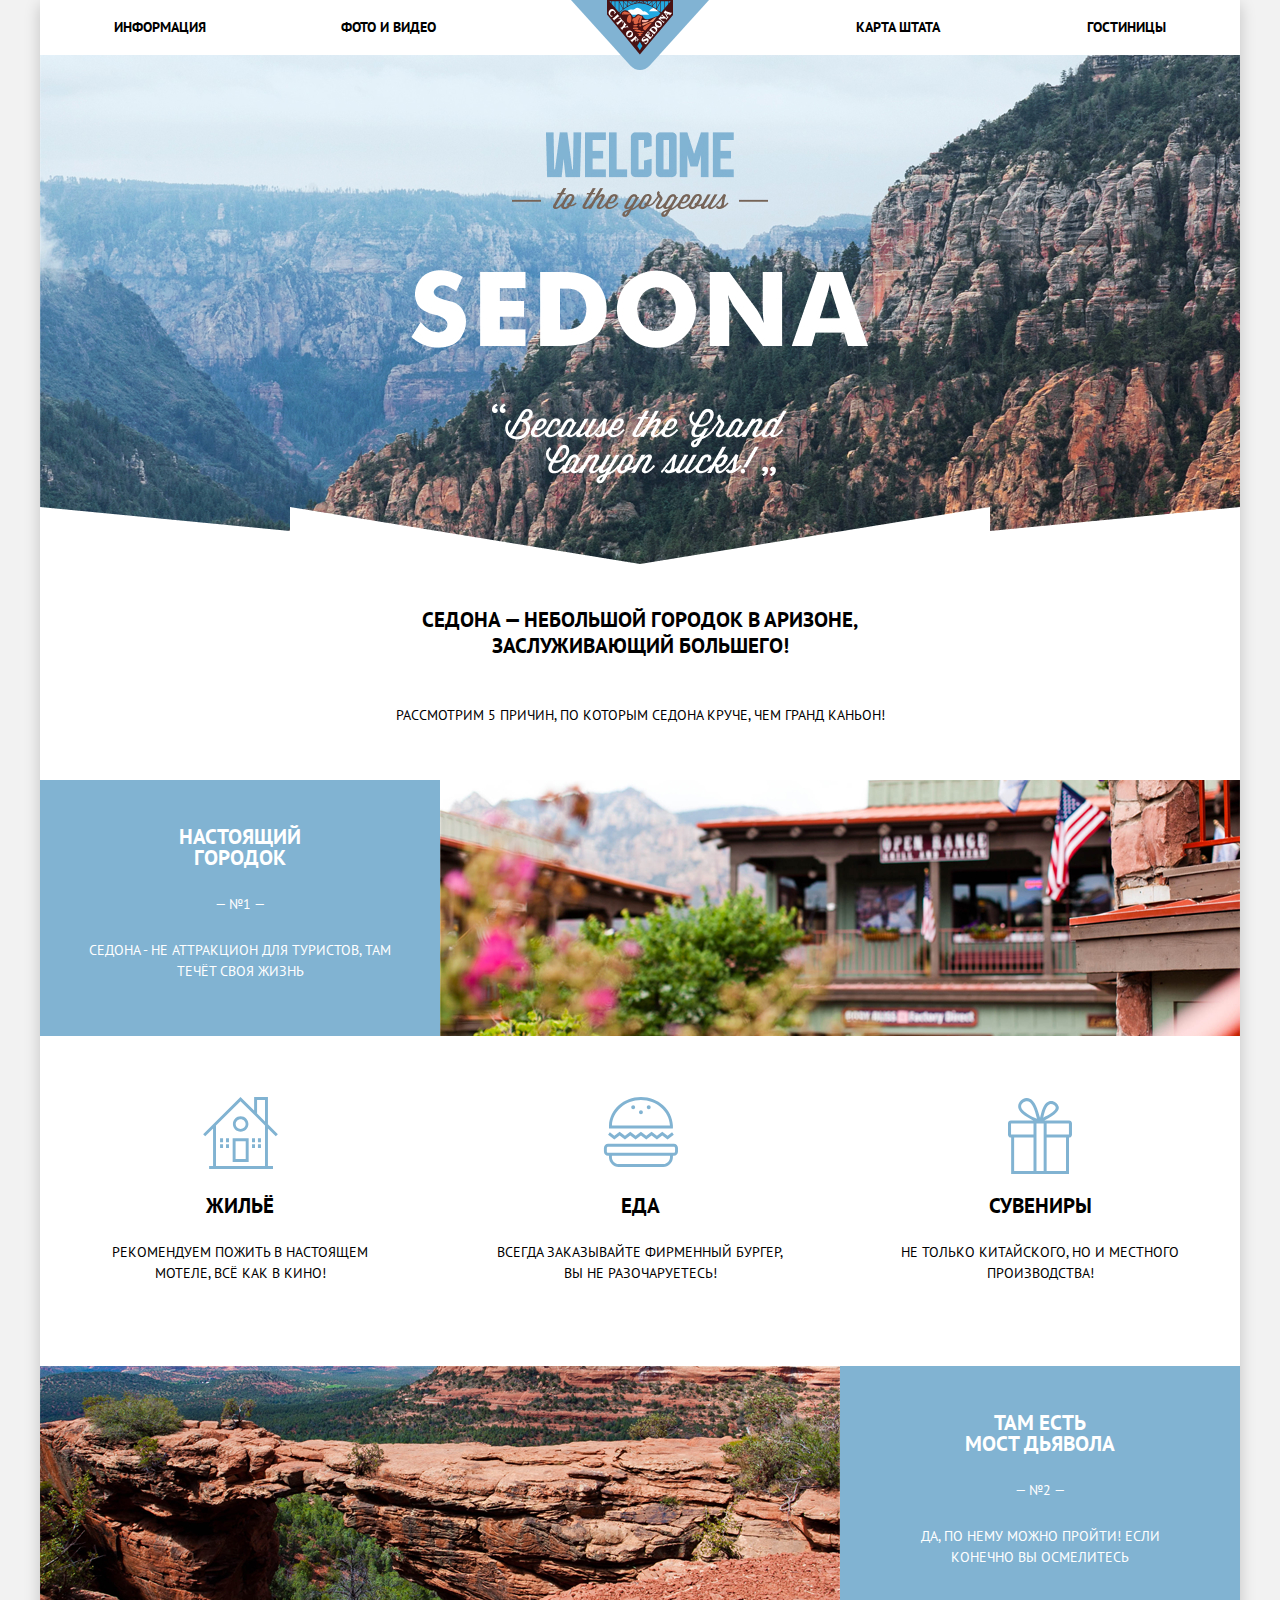
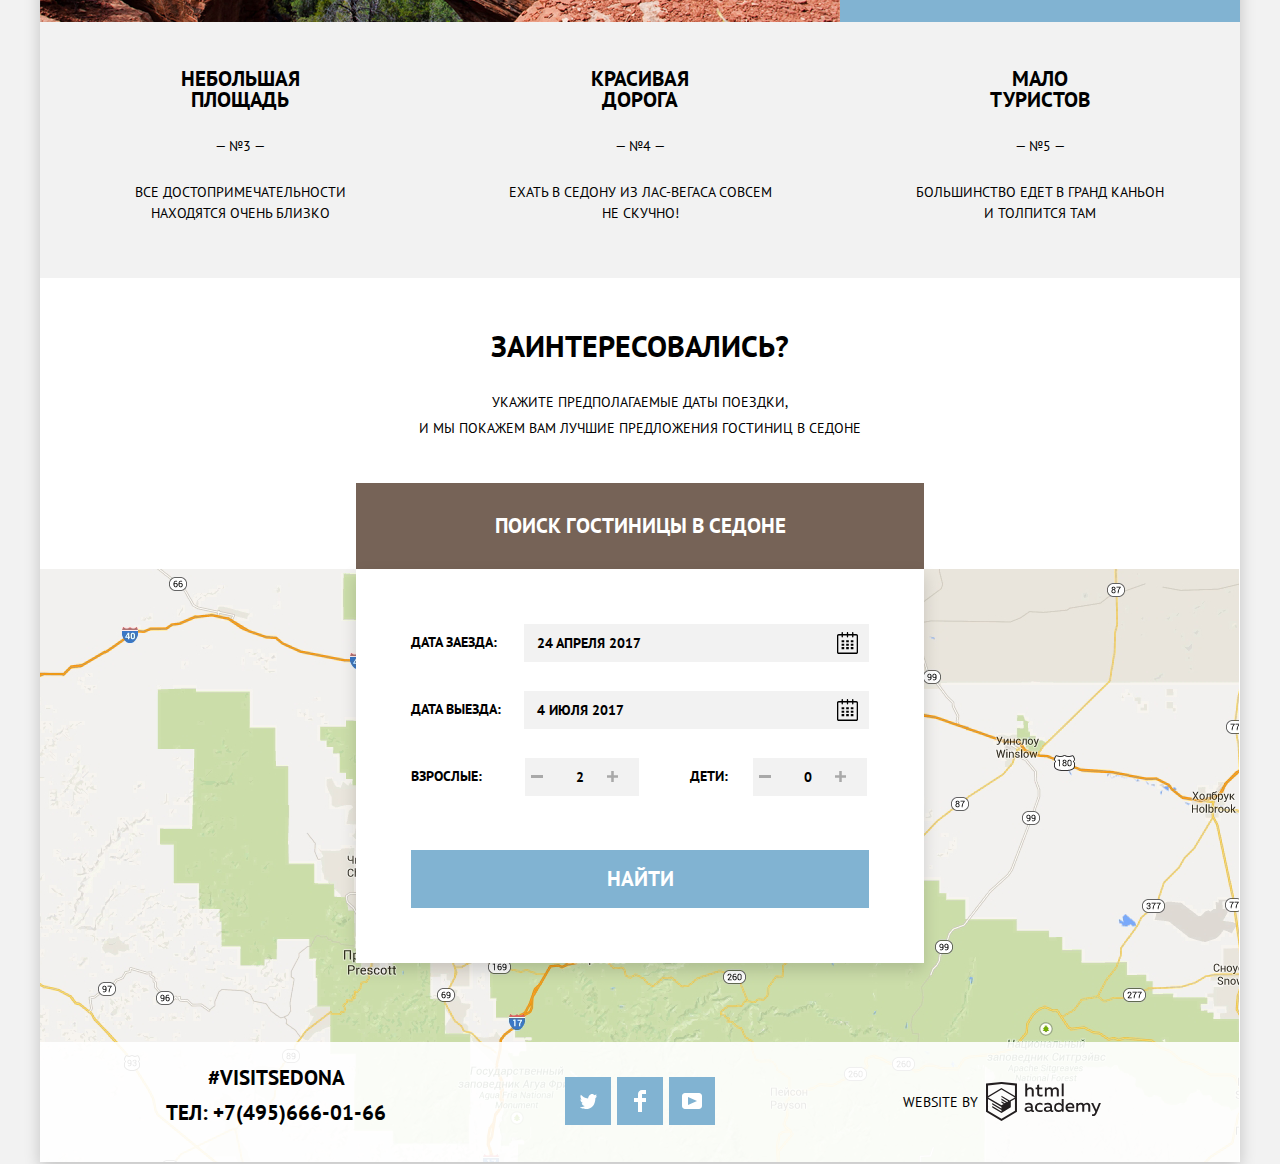
==== commit d01c1f61: "Финальная версия" ====
--- a/index.html
+++ b/index.html
@@ -30,7 +30,7 @@
                 <img src="img/sedona-main.jpg" width=1200 height=509 alt="Добро пожаловать в Седона!Красивый вид на скалистый каньон" />
             </div>
             <div class="welcome-text">
-                <p class="sedona-main-bold">Седона — небольшой городок в Аризоне,<br /> заслуживающий большего!</p>
+                <p class="sedona-main-bold">Седона — небольшой городок в Аризоне, заслуживающий большего!</p>
                 <p>Рассмотрим 5 причин, по которым Седона круче, чем гранд каньон!</p>
             </div>
             <section>
@@ -38,7 +38,7 @@
                 <ul class="advantage-list">
                     <li class="advantage-item">
                         <div class="advanatage-item-content">
-                            <h3>Настоящий<br />городок</h3>
+                            <h3>Настоящий городок</h3>
                             <p>— №1 —</p>
                             <p>Седона - не аттракцион для туристов, там течёт своя жизнь</p>
                         </div>
@@ -48,17 +48,23 @@
                     </li>
                     <li class="white-background-flex">
                         <div class="advanatage-item-content white-background">
-                            <img src="img/accomodation.svg" alt="Дом">
+                            <div class="advantage-item-picture">
+                                <img src="img/accomodation.svg" alt="Дом" />
+                            </div>
                             <h3>Жильё</h3>
                             <p>Рекомендуем пожить в настоящем мотеле, всё как в кино!</p>
                         </div>
                         <div class="advanatage-item-content white-background">
-                            <img src="img/food.svg" alt="Бургер">
+                            <div class="advantage-item-picture">
+                                <img src="img/food.svg" alt="Бургер" />
+                            </div>
                             <h3>Еда</h3>
                             <p>Всегда заказывайте фирменный бургер, вы не разочаруетесь!</p>
                         </div>
                         <div class="advanatage-item-content white-background">
-                            <img src="img/souvenirs.svg" alt="Подарочная коробка">
+                            <div class="advantage-item-picture">
+                                <img src="img/souvenirs.svg" alt="Подарочная коробка" />
+                            </div>
                             <h3>Сувениры</h3>
                             <p>Не только китайского, но и местного производства!</p>
                         </div>
@@ -68,26 +74,26 @@
                             <img src="img/advantage-image-2.jpg" alt="Вид на скалистый каньон">
                         </div>
                         <div class="advanatage-item-content">
-                            <h3>Там есть<br /> мост дьявола</h3>
+                            <h3>Там есть мост дьявола</h3>
                             <p>— №2 —</p>
                             <p>Да, по нему можно пройти! Если конечно вы осмелитесь</p>
                         </div>
                     </li>
                     <li class="grey-background-flex">
                         <div class="advanatage-item-content grey-background">
-                            <h3>Небольшая<br />площадь</h3>
+                            <h3>Небольшая площадь</h3>
                             <p>— №3 —</p>
-                            <p>все достопримечательности<br /> находятся очень близко</p>
+                            <p>все достопримечательности находятся очень близко</p>
                         </div>
                         <div class="advanatage-item-content grey-background">
-                            <h3>Красивая<br /> дорога</h3>
+                            <h3>Красивая дорога</h3>
                             <p>— №4 —</p>
-                            <p>ехать в седону из лас-вегаса совсем<br /> не скучно!</p>
+                            <p>ехать в седону из лас-вегаса совсем не скучно!</p>
                         </div>
                         <div class="advanatage-item-content grey-background">
-                            <h3>Мало<br /> туристов</h3>
+                            <h3>Мало туристов</h3>
                             <p>— №5 —</p>
-                            <p>большинство едет в гранд каньон<br /> и толпится там</p>
+                            <p>большинство едет в гранд каньон и толпится там</p>
                         </div>
                     </li>
                 </ul>
@@ -100,10 +106,10 @@
                 <h2 class="visually-hidden">Карта</h2>
                 <img src="img/map.png" width=1199 height=594 alt="карта города">
                 <section class="form-search">
-                    <div class="form-search-heading">
+                    <div class="form-search-heading" onclick="toggleForm();">
                         <h2>Поиск гостиницы в Седоне</h2>
                     </div>
-                    <div class="form-search-body">
+                    <div class="form-search-body" id="hotel-form">
                         <form action="https://echo.htmlacademy.ru" method="post">
                             <div class="table-row">
                                 <label for="date-check-in">Дата заезда:</label>
@@ -149,5 +155,7 @@
             </footer>
         </main>
     </div>
+
+    <script src="js/script.js"></script>
 </body>
 </html>--- a/css/style.css
+++ b/css/style.css
@@ -21,11 +21,7 @@
 }
 
 .page-body {
-  min-height: 100%;
-  display: grid;
-  grid-template-rows: min-content 1fr min-content;
-  align-content: start;
-  position: relative;
+	height: 100%;
 }
 
 /*Global*/
@@ -33,7 +29,7 @@
 body {
 	margin: 0;
 	padding: 0;
-	font-family: "PT Sans", sans-serif;
+	font-family: "PT Sans", "Arial", sans-serif;
 	font-size: 14px;
 	line-height: 26px;
 	color: var(--basic-black);
@@ -43,10 +39,14 @@
 
 .main-container {
 	width: 1200px;
+	min-height: 100%;
 	margin: 0 auto;
 	background-color: var(--basic-white);
 	position: relative;
 	box-shadow: 0px 5px 15px rgba(0, 1, 1, 0.2);
+	display: grid;
+	grid-template-rows: min-content 1fr min-content;
+	align-content: start;
 }
 
 a {
@@ -73,15 +73,35 @@
 	padding: 0;
 }
 
+.site-navigation li {
+	text-align: center;
+}
+
 .site-navigation li:nth-child(2) {
-	margin-right: 150px;
-}
+	margin-right: 130px;
+	position: relative;
+	left: -12px;}
 
 
 .site-navigation li:nth-child(3) {
-	margin-left: 150px;
-}
-
+	margin-left: 130px;
+}
+
+.site-navigation li:nth-child(1) {
+	
+}
+
+.site-navigation li:nth-child(2) {
+	
+}
+
+.site-navigation li:nth-child(3) {
+	
+}
+
+.site-navigation li:nth-child(4) {
+	
+}
 
 
 .site-navigation-current a:not([href]) {
@@ -90,7 +110,7 @@
 
 .site-navigation-item {
 	color: var(--basic-black);
-	line-height: 56px;
+	line-height: 55px;
 }
 
 .site-navigation-logo {
@@ -120,7 +140,9 @@
 	text-align: center;
 }
 
-.sedona-main-bold {
+.welcome-text p.sedona-main-bold {
+	width: 610px;
+	margin: 0 auto 43px;
 	font-size: 21px;
 	font-weight: bold;
 }
@@ -157,7 +179,7 @@
 }
 
 .welcome-text p {
-	margin: 0 0 45px;
+	margin: 0 0 51px;
 }
 
 .advantage-list {
@@ -175,20 +197,21 @@
 	background-color: var(--basic-default-blue);
 	width: 400px;
 	height: 256px;
-	padding-top: 45px;
+	padding-top: 46px;
 	box-sizing: border-box;
 }
 
 .advanatage-item-content h3 {
-	text-align: center;
-	margin: 0 0 25px;
+	width: 150px;
+	text-align: center;
+	margin: 0 auto 26px;
 	font-weight: bold;
 	font-size: 21px;
 	line-height: 21px;
 }
 
 .advanatage-item-content p {
-	margin: 0 50px 25px;
+	margin: 0 48px 25px;
 	line-height: 21px;
 }
 
@@ -201,6 +224,7 @@
 }
 
 .advanatage-item-content.white-background {
+	padding-top: 61px;
 	height: 330px;
 	background: white;
 	text-align: center;
@@ -208,7 +232,13 @@
 
 
 .advanatage-item-content.white-background > img {
-	margin-bottom: 30px;
+	max-width: 100%;
+}
+
+.advantage-item-picture {
+	margin: 0 auto 18px;
+	width: 80px;
+	height: 80px;
 }
 
 .white-background-flex {
@@ -217,6 +247,14 @@
 
 .grey-background-flex {
 	display: flex;
+}
+
+.grey-background p {
+	margin: 0 72px 25px;
+}
+
+.grey-background:nth-child(2) p {
+	margin: 0 60px 25px;
 }
 
 .advanatage-item-content.grey-background {
@@ -226,13 +264,14 @@
 }
 
 .before-search-form-text {
-	padding: 58px 0 1px;
-	text-align: center;
-	height: 256px;
+	padding: 55px 0 0;
+	text-align: center;
+	height: 236px;
 }
 
 .before-search-form-text p {
-	margin: 0 0 30px;
+	margin: 0 auto 30px;
+	width: 610px;
 }
 
 .before-search-form-text h2 {
@@ -248,6 +287,10 @@
 
 .map-and-search-form {
 	position: relative;
+}
+
+.map-and-search-form img {
+	display: block;
 }
 
 .form-search {
@@ -264,6 +307,7 @@
 .form-search-heading {
 	height: 86px;
 	background: var(--basic-default-brown);
+	cursor: pointer;
 }
 
 .form-search-heading h2 {
@@ -294,15 +338,15 @@
 
 .table-row {
 	display: flex;
-	margin-bottom: 30px;
+	margin-bottom: 29px;
 }
 
 .table-row label {
 	font-weight: bold;
 	font-size: 14px;
 	text-transform: uppercase;
-	line-height: 38px;
-	width: 120px;
+	line-height: 36px;
+	width: 114px;
 	text-align: left;
 }
 
@@ -341,7 +385,7 @@
 .table-row label.children-align-right {
 	text-align: right;
 	box-sizing: border-box;
-	padding-right: 30px;
+	padding-right: 25px;
 }
 
 
@@ -362,7 +406,7 @@
 }
 
 .infrastructure-accomodation-container {
-	width: 25%;
+	width: 255px;
 	padding-left: 72px;
 	box-sizing: border-box;
 }
@@ -373,22 +417,21 @@
 
 }
 
-.infrastructure-accomodation-container label {
-	display: block;
+.checkbox-filter-row {
 	line-height: 23px;
 	margin-bottom: 23px;
 }
 
-.infrastructure-accomodation-container input[type=checkbox] {
+.checkbox-filter-row input[type=checkbox] {
 	display: none;
 }
 
-.infrastructure-accomodation-container input[type=checkbox] + span {
+.checkbox-filter-row input[type=checkbox] + label {
 	position: relative;
 	display: inline-block;
 }
 
-.infrastructure-accomodation-container input[type=checkbox] + span:before {
+.checkbox-filter-row input[type=checkbox] + label:before {
 	content: "";
 	display: inline-block;
 	width: 27px;
@@ -396,11 +439,11 @@
 	background: url(../img/checkbox-off.svg) no-repeat 0 0;
 	line-height: 23px;
 	vertical-align: top;
-	margin-right: 16px;
-
-}
-
-.infrastructure-accomodation-container input[type=checkbox]:checked + span:before {
+	margin-right: 13px;
+
+}
+
+.checkbox-filter-row input[type=checkbox]:checked + label:before {
 	background-image: url(../img/checkbox-on.svg);
 }
 
@@ -409,11 +452,11 @@
 	font-size: 16px;
 	line-height: 21px;
 	color: var(--basic-white);
-	margin-top: 0;
+	margin: 0 0 24px;
 }
 
 .filter-price {
-	margin-bottom: 20px;
+	margin: -13px 0 20px;
 	display: flex;
 	width: 317px;
 	height: 36px;
@@ -434,11 +477,15 @@
 	color: var(--basic-white);
 	background: transparent;
 	width: 50px;
-	margin-right: -30px;
+	margin-right: -43px;
 }
 
 .filter-price label:last-child {
 	border-right: 0;
+}
+
+.filter-price label:last-child input {
+	margin-right: -30px;
 }
 
 .filter-price-button {
@@ -454,6 +501,8 @@
 	color: var(--basic-white);
 	display: block;
 	margin: 0 auto;
+	position: relative;
+	left: -4px;
 }
 
 .price-range-runner {
@@ -493,7 +542,7 @@
 .sorting-panel {
 	display: flex;
 	height: 86px;
-	line-height: 86px;
+	line-height: 90px;
 	border-bottom: 1px solid #E5E5E5;
 }
 
@@ -502,14 +551,20 @@
 	font-size: 21px;
 	line-height: 26px;
 	text-transform: uppercase;
-	margin-right: 46px;
+	margin-right: 44px;
 }
 
 .sorting-panel-title {
 	font-size: 12px;
 	line-height: 18px;
 	text-transform: uppercase;
-	margin-right: 40px;
+	margin-right: 36px;
+}
+
+.sorting-panel-title,
+.sorting-panel-option {
+	position: relative;
+	top: -5px;
 }
 
 .sorting-panel-option.chosen {
@@ -530,7 +585,7 @@
 	border-bottom: 1px dashed var(--basic-default-blue);
 	opacity: 0.3;
 	mix-blend-mode: normal;
-	margin-right: 32px;
+	margin-right: 29px;
 }
 
 .sorting-panel-option:hover {
@@ -581,13 +636,15 @@
 }
 
 .hotel-name {
-	margin: 0 0 10px;
+	margin: -5px 0 10px;
 	font-size: 21px;
-	line-height: 1
+	color: var(--basic-black);
+	line-height: 1;
+	font-weight: bold;
 }
 
 .hotel-info-text {
-	margin-bottom: 11.5px;
+	margin-bottom: 16px;
 }
 
 .hotel-info-text,
@@ -620,12 +677,12 @@
 
 .hotel-raiting-image {
 	text-align: right;
-	margin-bottom: 38px;
+	margin-bottom: 37px;
 }
 
 .hotel-raiting-text {
 	background-color: var(--basic-default-grey);
-	width: 110px;
+	padding: 0 12px;
 	height: 27px;
 	text-align: center;
 	color: var(--basic-raiting-grey);
@@ -646,11 +703,14 @@
 .footer-contacts {
 	font-weight: bold;
 	font-size: 21px;
-	line-height: 150%;
-	text-align: center;
+	line-height: 35px;
+	text-align: center;
+	box-sizing: border-box;
+	padding: 0 0 13px 72px;
 }
 
 .page-footer {
+	height: 120px;
 	display: flex;
 	flex-direction: row;
 	justify-content: space-around;
@@ -681,7 +741,7 @@
 
 .container-social-media ul a {
 	display: block;
-	margin: 6px;
+	margin: 7px 3px 0;
 }
 
 .page-footer p a {
@@ -691,13 +751,20 @@
 .width33prc {
 	width: 33%;
 }
+
+.footer-copyrights {
+	padding-right: 137px;
+    text-align: right;
+
+}
+
 
 .footer-copyrights > * {
 	height: 40px;
 	vertical-align: top;
 	display: inline-block;
 	line-height: 40px;
-	margin-left: 10px;
+	margin-left: 8px;
 }
 /*Catalog*/
 
@@ -705,11 +772,11 @@
 	display: flex;
 	flex-direction: column;
 	margin: 0;
-	padding: 0 0 104.4px;
+	padding: 0 0 120px;
 }
 
 .hotel-article {
-	height: 150px;
+	height: 151px;
 	display: flex;
 	justify-content: flex-start;
 	padding: 31px 73px; 
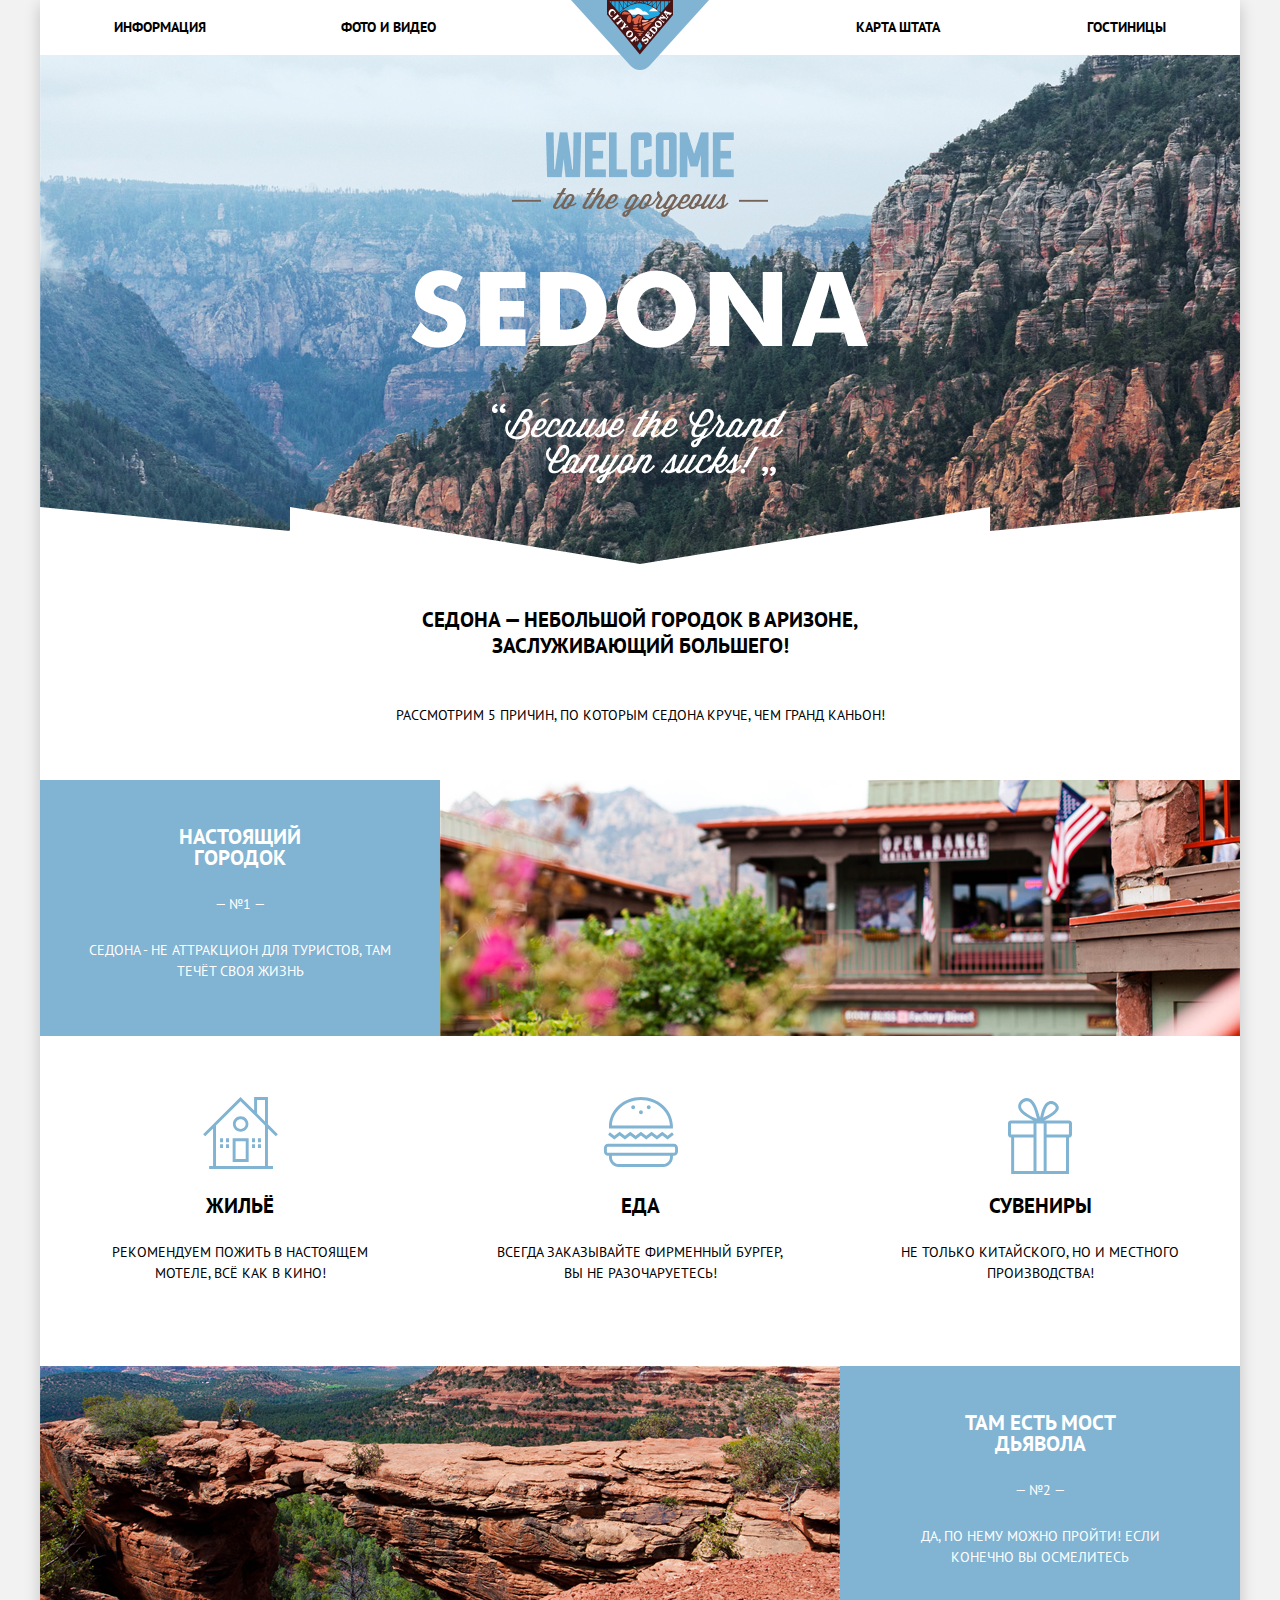
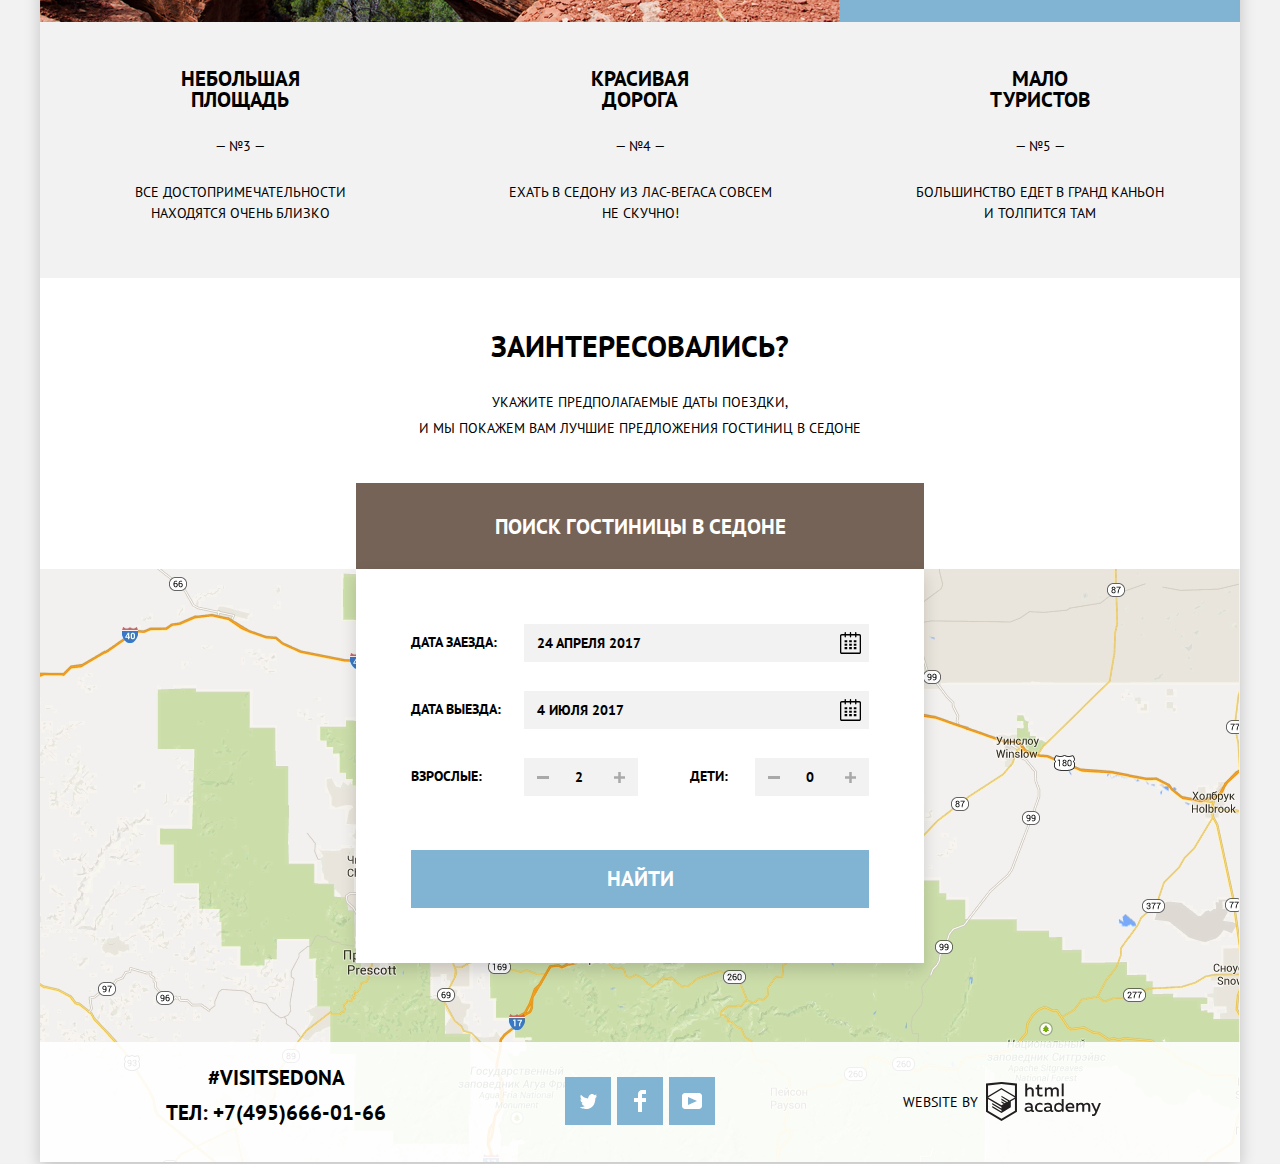
==== commit 8fc32c05: "Исправление" ====
--- a/index.html
+++ b/index.html
@@ -3,9 +3,9 @@
 <head>
     <meta charset="utf-8">
     <title>Седона</title>
-    <link href="https://fonts.googleapis.com/css2?family=PT+Sans&display=swap" rel="stylesheet">
+    <link href="https://fonts.googleapis.com/css2?family=PT+Sans:wght@400;700&display=swap" rel="stylesheet"href>
     <link rel="stylesheet" href="css/normalize.css">
-    <link rel="stylesheet" href="css/style.css">
+    <link rel="stylesheet" href="css/style.min.css">
 </head>
 
 <body class="page-body">
@@ -16,10 +16,10 @@
                     <img class="site-navigation-logo" src="img/index-logo.svg" alt="Логотип городка Седона">
                 </a>
                 <ul class="site-navigation">
-                    <li><a class="site-navigation-item" href="info.html">Информация</a></li>
-                    <li><a class="site-navigation-item" href="photo-video.html">Фото и видео</a></li>
-                    <li><a class="site-navigation-item" href="map.html">Карта штата</a></li>
-                    <li><a class="site-navigation-item" href="catalog.html">Гостиницы</a></li>
+                    <li><a href="info.html" class="site-navigation-item">Информация</a></li>
+                    <li><a href="photo-video.html" class="site-navigation-item">Фото и видео</a></li>
+                    <li><a href="map.html" class="site-navigation-item">Карта штата</a></li>
+                    <li><a href="catalog.html" class="site-navigation-item">Гостиницы</a></li>
                 </ul>
             </nav>
         </header>
@@ -106,9 +106,7 @@
                 <h2 class="visually-hidden">Карта</h2>
                 <img src="img/map.png" width=1199 height=594 alt="карта города">
                 <section class="form-search">
-                    <div class="form-search-heading" onclick="toggleForm();">
-                        <h2>Поиск гостиницы в Седоне</h2>
-                    </div>
+                    <button class="form-search-heading" onclick="toggleForm();">Поиск гостиницы в Седоне</button>
                     <div class="form-search-body" id="hotel-form">
                         <form action="https://echo.htmlacademy.ru" method="post">
                             <div class="table-row">
@@ -138,8 +136,8 @@
             </section>
             <footer class="page-footer">
                 <div class="footer-contacts width33prc">
-                    <p>#visitSEDONA
-                        <br />ТЕЛ: <a href="tel:74956660166">+7(495)666-01-66</a>
+                    <p>#visitsedona
+                        <br />Тел: <a href="tel:74956660166">+7(495)666-01-66</a>
                     </p>
                 </div>
                 <div class="container-social-media width33prc">
@@ -156,6 +154,6 @@
         </main>
     </div>
 
-    <script src="js/script.js"></script>
+    <script src="js/script.min.js"></script>
 </body>
 </html>--- a/css/style.min.css
+++ b/css/style.min.css
@@ -0,0 +1 @@
+:root{--basic-black:#000;--basic-default-blue:#81b3d2;--basic-hover-blue:#669ec0;--basic-push-blue:#5496bd;--basic-default-brown:#766357;--basic-hover-brown:#604e43;--basic-push-brown:#503e33;--basic-default-grey:#f2f2f2;--basic-hover-grey:#ebebeb;--basic-background-grey:#eee;--basic-white:#fff;--basic-map-white:rgba(255,255,255,0.9);--basic-raiting-grey:#666;--basic-grey-line:#e5e5e5;--basic-asc-triangle:#cacaca;--basic-background-blue:#d8e6f1;--basic-runner-grey:#ababab;--basic-background-brown:#e4ad96;--basic-background-map:#f2f1ef;--basic-background-filter:#2c3e49}.page{height:100%}.page-body{height:100%}body{margin:0;padding:0;font-family:"PT Sans","Arial",sans-serif;font-size:14px;line-height:26px;color:var(--basic-black);text-transform:uppercase;background-color:var(--basic-default-grey)}.main-container{width:1200px;min-height:100%;margin:0 auto;background-color:var(--basic-white);position:relative;box-shadow:0 5px 15px rgba(0,1,1,0.2);display:grid;grid-template-rows:min-content 1fr min-content;align-content:start}a{text-decoration:none}img{max-width:100%;height:auto}.main-navigation{font-weight:bold}.site-navigation{list-style:none;display:flex;justify-content:space-around;width:100%;margin:0;padding:0}.site-navigation li{text-align:center}.site-navigation li:nth-child(2){margin-right:130px;position:relative;left:-12px}.site-navigation li:nth-child(3){margin-left:130px}.site-navigation-current a:not([href]){color:var(--basic-default-brown)}.site-navigation-item{color:var(--basic-black);line-height:55px}.site-navigation-logo{margin:0 auto;height:70px;display:block;position:absolute;left:0;right:0;top:0;width:138px;z-index:2}.site-navigation-item:hover,.site-navigation-item:focus{color:var(--basic-default-blue)}.site-navigation-item:active{opacity:.3}main p{text-align:center}.welcome-text p.sedona-main-bold{width:610px;margin:0 auto 43px;font-size:21px;font-weight:bold}.sedona-main-interest{font-size:30px;font-weight:bold}.visually-hidden{display:none}.main-page-image{height:509px;position:relative;background:var(--basic-background-blue) url(../img/sedona-main.jpg)}.main-page-image:after{content:"";position:absolute;left:0;right:0;bottom:0;background:url(../img/main-page-image-border.png);height:57px}.main-page-image img{display:block}.welcome-text{padding:42.5px 0 1px}.welcome-text p{margin:0 0 51px}.advantage-list{list-style-type:none;margin:0;padding:0}.advantage-item{color:var(--basic-white);display:flex}.advanatage-item-content{background-color:var(--basic-default-blue);width:400px;height:256px;padding-top:46px;box-sizing:border-box}.advanatage-item-content h3{width:151px;text-align:center;margin:0 auto 26px;font-weight:bold;font-size:21px;line-height:21px}.advanatage-item-content p{margin:0 48px 25px;line-height:21px}.advanatage-item-image{flex-grow:2}.advantage-item-image{background-color:var(--basic-background-brown)}.advantage-item-image img{display:block}.advanatage-item-content.white-background{padding-top:61px;height:330px;background:white;text-align:center}.advanatage-item-content.white-background>img{max-width:100%}.advantage-item-picture{margin:0 auto 18px;width:80px;height:80px}.white-background-flex{display:flex}.grey-background-flex{display:flex}.grey-background p{margin:0 72px 25px}.grey-background:nth-child(2) p{margin:0 60px 25px}.advanatage-item-content.grey-background{height:256px;background-color:var(--basic-default-grey);text-align:center}.before-search-form-text{padding:55px 0 0;text-align:center;height:236px}.before-search-form-text p{margin:0 auto 30px;width:610px}.before-search-form-text h2{margin:0 0 30px}section h2{text-align:center;font-size:21px}.map-and-search-form{position:relative;background-color:var(--basic-background-map)}.map-and-search-form img{display:block}.form-search{position:absolute;margin:0 auto;width:568px;left:0;top:-86px;right:0;background:white;text-align:center}.form-search-heading{display:block;height:86px;background:var(--basic-default-brown);cursor:pointer;margin:0;text-align:center;color:var(--basic-white);line-height:86px;width:568px;font-weight:bold;font-size:21px;text-transform:uppercase;border:0}.form-search-body{box-shadow:0 7px 15px rgba(0,1,1,0.15);padding:55px}.search-button{width:458px;height:58px;background-color:var(--basic-default-blue);border:0;font-size:21px;line-height:26px;color:var(--basic-white);text-transform:uppercase;font-weight:bold;margin-top:54px;display:block}.table-row{display:flex;margin-bottom:29px}.table-row label{font-weight:bold;font-size:14px;text-transform:uppercase;line-height:36px;width:114px;text-align:left}.table-row input{font-weight:bold;font-size:14px;text-transform:uppercase;width:309px;height:38px;background:var(--basic-default-grey);border:0;text-indent:13px;padding:0;box-sizing:border-box}.form-button{width:38px;height:38px;border:0;background:var(--basic-default-grey);text-align:center}.form-button img{vertical-align:middle;display:inline-block}.table-row input.form-number-adults{width:38px}.table-row input.form-number-children{width:38px}.table-row label.children-align-right{text-align:right;box-sizing:border-box;padding-right:27px;width:118px}.catalog-filter-container{background:var(--basic-background-filter) url(../img/background-catalog.jpg);width:1200px;height:217px;display:flex;justify-content;font-size:14px;line-height:21px;color:var(--basic-white);padding-top:26.5px;box-sizing:border-box}.infrastructure-accomodation-container{width:255px;padding-left:72px;box-sizing:border-box}.cost-per-day-container{margin-left:auto;margin-right:73px}.checkbox-filter-row{line-height:23px;margin-bottom:23px}.checkbox-filter-row input[type=checkbox]{display:none}.checkbox-filter-row input[type=checkbox]+label{position:relative;display:inline-block}.checkbox-filter-row input[type=checkbox]+label:before{content:"";display:inline-block;width:27px;height:23px;background:url(../img/checkbox-off.svg) no-repeat 0 0;line-height:23px;vertical-align:top;margin-right:14px}.checkbox-filter-row input[type=checkbox]:checked+label:before{background-image:url(../img/checkbox-on.svg)}.catalog-filter-container h3{font-weight:bold;font-size:16px;line-height:21px;color:var(--basic-white);margin:0 0 24px}.filter-price{margin:-13px 0 20px;display:flex;width:317px;height:36px;border:2px solid var(--basic-white);box-sizing:border-box;border-radius:2px;padding:5px;text-align:center}.filter-price label{border-right:2px solid var(--basic-white);width:50%}.filter-price input{border:0;color:var(--basic-white);background:transparent;width:50px;margin-right:-43px}.filter-price label:last-child{border-right:0}.filter-price label:last-child input{margin-right:-30px}.filter-price-button{width:137px;height:36px;border:2px solid var(--basic-white);box-sizing:border-box;border-radius:2px;background:transparent;font-size:14px;line-height:21px;text-transform:uppercase;color:var(--basic-white);display:block;margin:0 auto;position:relative;left:-4px}.price-range-runner{width:316px;height:2px;background:rgba(255,255,255,0.3);mix-blend-mode:normal;position:relative;margin-bottom:33px}.price-range-runner-chosen{height:2px;left:0;top:0;background:var(--basic-white);position:absolute}.runner{width:19px;height:19.09px;border-radius:50%;background-color:var(--basic-runner-grey);position:absolute;box-shadow:inset 0 0 0 7.6px var(--basic-white);left:0;top:-8px}.runner+.runner{left:auto;right:0}.sorting-panel{display:flex;height:86px;line-height:90px;border-bottom:1px solid var(--basic-grey-line)}.sorting-panel-found{font-weight:bold;font-size:21px;line-height:26px;text-transform:uppercase;margin-right:44px}.sorting-panel-title{font-size:12px;line-height:18px;text-transform:uppercase;margin-right:36px}.sorting-panel-title,.sorting-panel-option{position:relative;top:-5px}.sorting-panel-option.chosen{font-size:12px;line-height:18px;text-transform:uppercase;color:var(--basic-default-blue);opacity:1;border-bottom:0}.sorting-panel-option{font-size:12px;line-height:18px;height:18px;text-transform:uppercase;color:var(--basic-black);border-bottom:1px dashed var(--basic-default-blue);opacity:.3;mix-blend-mode:normal;margin-right:29px}.sorting-panel-option:hover{opacity:1}.sorting-panel-left{padding-left:73px;vertical-align:middle;box-sizing:border-box}.sorting-panel-right{padding-right:73px;margin-left:auto}.sorting-order{margin-left:10px;border-style:solid;display:inline-block}.sorting-order.asc{border-width:0 5.5px 10px 5.5px;border-color:transparent transparent var(--basic-asc-triangle) transparent}.sorting-order.desc{border-width:10px 5.5px 0 5.5px;border-color:var(--basic-asc-triangle) transparent transparent transparent}.sorting-order.asc.active,.sorting-order.asc.active:hover{border-color:transparent transparent var(--basic-default-blue) transparent}.sorting-order.desc.active,.sorting-order.desc:hover{border-color:var(--basic-default-blue) transparent transparent transparent}.hotel-image-container{margin-right:30px;width:135px}.hotel-name{margin:-5px 0 10px;font-size:21px;color:var(--basic-black);line-height:1;font-weight:bold}.hotel-info-text{margin-bottom:16px}.hotel-info-text,.hotel-link-text,.hotel-raiting-text{line-height:21px;display:block}.hotel-link-text{width:110px;height:27px;text-align:center;line-height:27px}.hotel-link-text{color:var(--basic-white);font-weight:bold;background-color:var(--basic-default-blue)}.hotel-link-text-brown{background-color:var(--basic-default-brown);width:142px;height:27px;text-align:center}.hotel-raiting-image{text-align:right;margin-bottom:37px}.hotel-raiting-text{background-color:var(--basic-default-grey);padding:0 12px;height:27px;text-align:center;color:var(--basic-raiting-grey);line-height:27px}.hotel-info-container{display:flex}.hotel-info-left{margin-right:6px}.footer-contacts{font-weight:bold;font-size:21px;line-height:35px;text-align:center;box-sizing:border-box;padding:0 0 13px 72px}.page-footer{height:120px;display:flex;flex-direction:row;justify-content:space-around;align-items:center;width:100%;margin:0;padding:0;position:absolute;left:0;bottom:0;right:0;background:rgba(255,255,255,0.9)}.list-social-media{padding-left:0;list-style:none;display:flex;justify-content:center}.container-social-media{display:flex;justify-content:center;margin:0;padding:0}.container-social-media ul a{display:block;margin:7px 3px 0}.page-footer p a{color:var(--basic-black)}.width33prc{width:33%}.footer-copyrights{padding-right:137px;text-align:right}.footer-copyrights>*{height:40px;vertical-align:top;display:inline-block;line-height:40px;margin-left:8px}.price-range-runner-chosen{width:86%}.page-main-catalog{display:flex;flex-direction:column;margin:0;padding:0 0 120px}.hotel-article{height:151px;display:flex;justify-content:flex-start;padding:31px 73px;border-bottom:1px solid var(--basic-grey-line);box-sizing:border-box}.hotel-raiting-container{margin-left:auto}.hotel-container-left{display:flex;flex-direction:column;margin:0;padding:0}